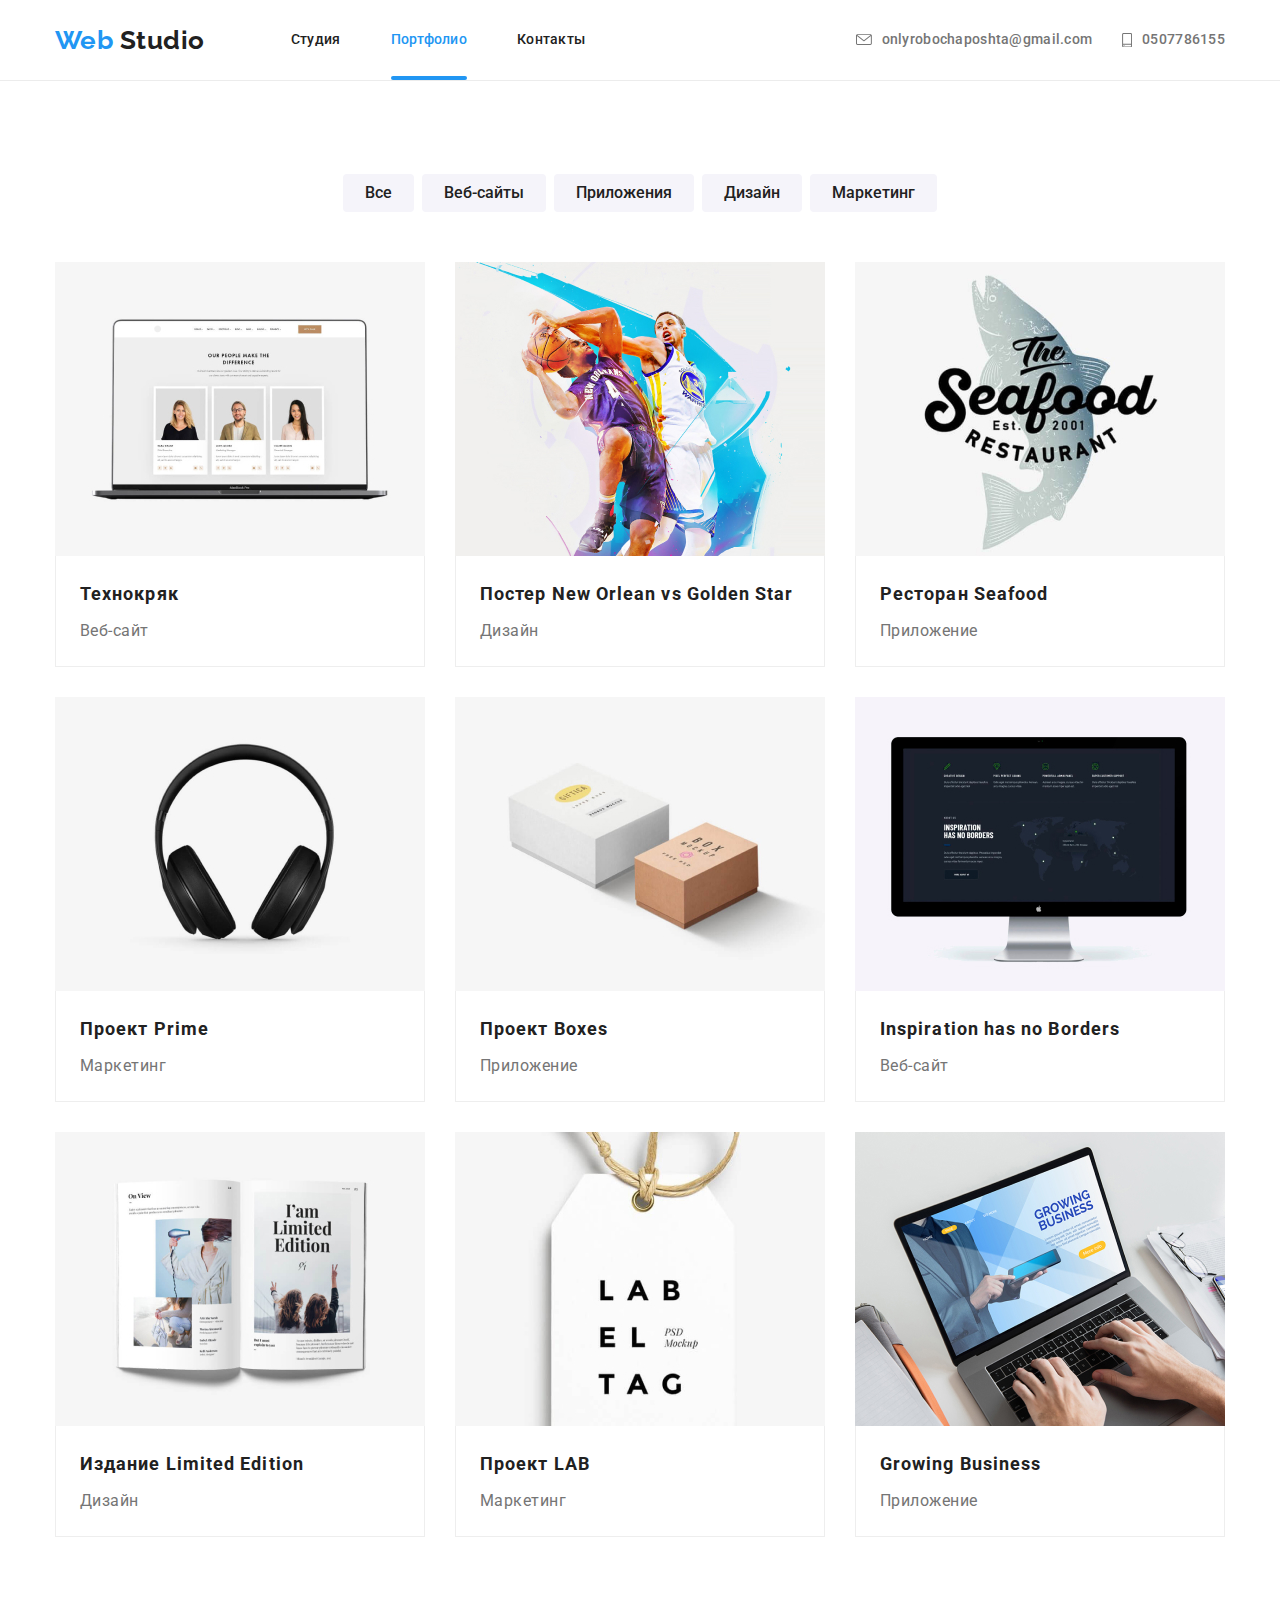
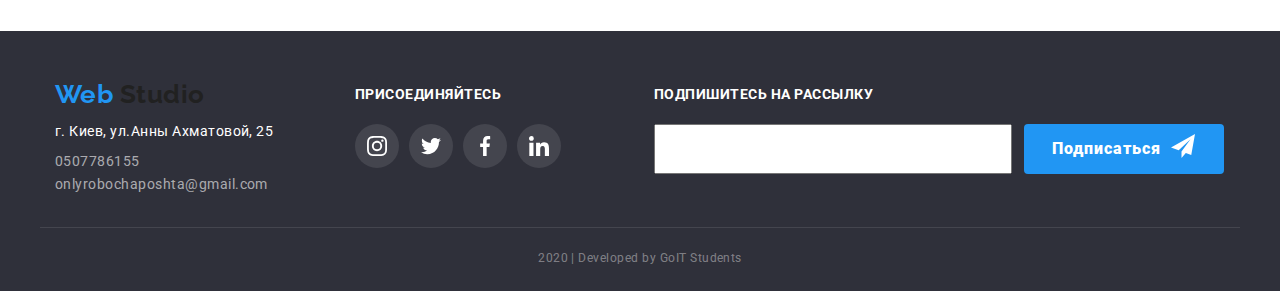
==== portfolio.html @ 30bb51c0 "create modal window" ====
<!DOCTYPE html>
<html lang="ru">
  <head>
    <meta charset="UTF-8" />
    <meta name="viewport" content="width=device-width, initial-scale=1.0" />
    <title>Мой ДЗ</title>
    <link
      href="https://fonts.googleapis.com/css2?family=Raleway:wght@700&family=Roboto:wght@400;500;700;900&display=swap"
      rel="stylesheet"
    />
    <link
      rel="stylesheet"
      href="https://cdnjs.cloudflare.com/ajax/libs/modern-normalize/0.6.0/modern-normalize.min.css"
    />
    <link rel="stylesheet" href="./css/style.css" />
  </head>

  <body class="body">
    <header class="header-portfolio">
      <div class="container flex-boxoll flex-boxnav">
        <nav class="flex-boxoll flex-boxnav">
          <a href="./index.html" class="general-a logo">
            <span class="color-logo">Web</span> Studio
          </a>
          <ul class="general-ul nav-list">
            <li class="nav-item">
              <a href="./index.html" class="general-nav general-a">Студия</a>
            </li>
            <li class="nav-item">
              <a
                href="./portfolio.html"
                class="general-nav general-a position current"
                >Портфолио</a
              >
            </li>
            <li class="nav-item">
              <a href="" class="general-nav general-a">Контакты</a>
            </li>
          </ul>
        </nav>
        <ul class="general-ul number-info">
          <li class="list-number">
            <a
              href="mailto:onlyrobochaposhta@gmail.com"
              class="number-nav general-a"
            >
              <svg class="mail-icon">
                <use href="./images/spryte.svg#mail"></use>
              </svg>
              onlyrobochaposhta@gmail.com
            </a>
          </li>
          <li class="list-number">
            <a href="tel:0507786155" class="number-nav general-a"
              ><svg class="phone-icon">
                <use href="./images/spryte.svg#phone"></use>
              </svg>
              0507786155
            </a>
          </li>
        </ul>
      </div>
    </header>
    <main>
      <section>
        <div class="container-portfolio">
          <h1 class="hidden-title">Нашы проекты</h1>
          <ul class="general-ul flex-boxoll button-list">
            <li class="button-m">
              <button type="button" class="button-box">
                <span class="button-text"> Все </span>
              </button>
            </li>
            <li class="button-m">
              <button type="button" class="button-box">Веб-сайты</button>
            </li>
            <li class="button-m">
              <button type="button" class="button-box">Приложения</button>
            </li>
            <li class="button-m">
              <button type="button" class="button-box">Дизайн</button>
            </li>
            <li class="button-m">
              <button type="button" class="button-box">Маркетинг</button>
            </li>
          </ul>
          <ul class="general-ul p-list">
            <li class="flex-li">
              <a href="" class="general-a">
                <div class="position">
                  <img
                    src="./images/img-porfolio.jpg"
                    alt=""
                    width="370"
                    height="294"
                    class="custom-img"
                  />
                  <div class="overlay">
                    <p class="portfolio-text">
                      Технокряк это современная площадка распространения
                      коронавируса. Компании используют эту платформу для
                      цифрового шпионажа и атак на защищённые сервера
                      конкурентов.
                    </p>
                  </div>
                </div>

                <div class="portfolio-card">
                  <h2 class="portfolio-h">Технокряк</h2>
                  <p class="portfolio-pone">Веб-сайт</p>
                </div>
              </a>
            </li>
            <li class="flex-li">
              <a href="" class="general-a">
                <div class="position">
                  <img
                    src="./images/img-porfolio2.jpg"
                    alt=""
                    width="370"
                    height="294"
                    class="custom-img"
                  />
                  <div class="overlay">
                    <p class="portfolio-text">
                      Технокряк это современная площадка распространения
                      коронавируса. Компании используют эту платформу для
                      цифрового шпионажа и атак на защищённые сервера
                      конкурентов.
                    </p>
                  </div>
                </div>
                <div class="portfolio-card">
                  <h2 class="portfolio-h">Постер New Orlean vs Golden Star</h2>
                  <p class="portfolio-pone">Дизайн</p>
                </div>
              </a>
            </li>
            <li class="flex-li">
              <a href="" class="general-a">
                <div class="position">
                  <img
                    src="./images/img-porfolio3.jpg"
                    alt=""
                    width="370"
                    height="294"
                    class="custom-img"
                  />
                  <div class="overlay">
                    <p class="portfolio-text">
                      Технокряк это современная площадка распространения
                      коронавируса. Компании используют эту платформу для
                      цифрового шпионажа и атак на защищённые сервера
                      конкурентов.
                    </p>
                  </div>
                </div>
                <div class="portfolio-card">
                  <h2 class="portfolio-h">Ресторан Seafood</h2>
                  <p class="portfolio-pone">Приложение</p>
                </div>
              </a>
            </li>
            <li class="flex-li">
              <a href="" class="general-a">
                <div class="position">
                  <img
                    src="./images/img-porfolio4.jpg"
                    alt=""
                    width="370"
                    height="294"
                    class="custom-img"
                  />
                  <div class="overlay">
                    <p class="portfolio-text">
                      Технокряк это современная площадка распространения
                      коронавируса. Компании используют эту платформу для
                      цифрового шпионажа и атак на защищённые сервера
                      конкурентов.
                    </p>
                  </div>
                </div>
                <div class="portfolio-card">
                  <h2 class="portfolio-h">Проект Prime</h2>
                  <p class="portfolio-pone">Маркетинг</p>
                </div>
              </a>
            </li>
            <li class="flex-li">
              <a href="" class="general-a">
                <div class="position">
                  <img
                    src="./images/img-porfolio5.jpg"
                    alt=""
                    width="370"
                    height="294"
                    class="custom-img"
                  />
                  <div class="overlay">
                    <p class="portfolio-text">
                      Технокряк это современная площадка распространения
                      коронавируса. Компании используют эту платформу для
                      цифрового шпионажа и атак на защищённые сервера
                      конкурентов.
                    </p>
                  </div>
                </div>
                <div class="portfolio-card">
                  <h2 class="portfolio-h">Проект Boxes</h2>
                  <p class="portfolio-pone">Приложение</p>
                </div>
              </a>
            </li>
            <li class="flex-li">
              <a href="" class="general-a">
                <div class="position">
                  <img
                    src="./images/img-porfolio6.jpg"
                    alt=""
                    width="370"
                    height="294"
                    class="custom-img"
                  />
                  <div class="overlay">
                    <p class="portfolio-text">
                      Технокряк это современная площадка распространения
                      коронавируса. Компании используют эту платформу для
                      цифрового шпионажа и атак на защищённые сервера
                      конкурентов.
                    </p>
                  </div>
                </div>
                <div class="portfolio-card">
                  <h2 class="portfolio-h">Inspiration has no Borders</h2>
                  <p class="portfolio-pone">Веб-сайт</p>
                </div>
              </a>
            </li>
            <li class="flex-li">
              <a href="" class="general-a">
                <div class="position">
                  <img
                    src="./images/img-porfolio7.jpg"
                    alt=""
                    width="370"
                    height="294"
                    class="custom-img"
                  />
                  <div class="overlay">
                    <p class="portfolio-text">
                      Технокряк это современная площадка распространения
                      коронавируса. Компании используют эту платформу для
                      цифрового шпионажа и атак на защищённые сервера
                      конкурентов.
                    </p>
                  </div>
                </div>
                <div class="portfolio-card">
                  <h2 class="portfolio-h">Издание Limited Edition</h2>
                  <p class="portfolio-pone">Дизайн</p>
                </div>
              </a>
            </li>
            <li class="flex-li">
              <a href="" class="general-a">
                <div class="position">
                  <img
                    src="./images/img-porfolio8.jpg"
                    alt=""
                    width="370"
                    height="294"
                    class="custom-img"
                  />
                  <div class="overlay">
                    <p class="portfolio-text">
                      Технокряк это современная площадка распространения
                      коронавируса. Компании используют эту платформу для
                      цифрового шпионажа и атак на защищённые сервера
                      конкурентов.
                    </p>
                  </div>
                </div>
                <div class="portfolio-card">
                  <h2 class="portfolio-h">Проект LAB</h2>
                  <p class="portfolio-pone">Маркетинг</p>
                </div>
              </a>
            </li>
            <li class="flex-li">
              <a href="" class="general-a">
                <div class="position">
                  <img src="./images/img1.jpg" alt="" class="custom-img" />
                  <div class="overlay">
                    <p class="portfolio-text">
                      Технокряк это современная площадка распространения
                      коронавируса. Компании используют эту платформу для
                      цифрового шпионажа и атак на защищённые сервера
                      конкурентов.
                    </p>
                  </div>
                </div>
                <div class="portfolio-card">
                  <h2 class="portfolio-h">Growing Business</h2>
                  <p class="portfolio-pone">Приложение</p>
                </div>
              </a>
            </li>
          </ul>
        </div>
      </section>
    </main>
    <footer class="bg-footer">
      <div class="container flex-footer">
        <div class="adrfooter-div">
          <a href="./index.html" class="general-a logo">
            <span class="color-logo">Web</span> Studio</a
          >
          <address class="general-address">
            <p class="street">г. Киев, ул.Анны Ахматовой, 25</p>
            <ul class="general-ul address-ul">
              <li>
                <a href="tel:0507786155" class="general-a number-footer"
                  >0507786155</a
                >
              </li>
              <li>
                <a
                  href="mailto:onlyrobochaposhta@gmail.com"
                  class="general-a number-footer"
                >
                  onlyrobochaposhta@gmail.com
                </a>
              </li>
            </ul>
          </address>
        </div>
        <div class="footer-m">
          <h2 class="footer-heading">присоединяйтесь</h2>
          <ul class="general-ul general-flex">
            <li class="item">
              <a href="" class="general-a fsocial-box">
                <svg class="instagram-two">
                  <use href="./images/spryte.svg#instagram-2"></use>
                </svg>
              </a>
            </li>
            <li class="item">
              <a href="" class="general-a fsocial-box">
                <svg class="twitter-two">
                  <use href="./images/spryte.svg#twitter-2"></use>
                </svg>
              </a>
            </li>
            <li class="item">
              <a href="" class="general-a fsocial-box">
                <svg class="facebook-two">
                  <use href="./images/spryte.svg#facebook-2"></use>
                </svg>
              </a>
            </li>
            <li class="item">
              <a href="" class="general-a fsocial-box">
                <svg class="linkedin-two">
                  <use href="./images/spryte.svg#linkedin-2"></use>
                </svg>
              </a>
            </li>
          </ul>
        </div>
        <div class="ssfooter-div">
          <h2 class="footer-heading">Подпишитесь на рассылку</h2>
          <div class="flex-sub">
            <input type="text" name="Email" class="input" />
            <a href="" class="general-a footerbtn-text i">Подписаться</a>
          </div>
        </div>
      </div>
      <p class="copyright">2020 | Developed by GoIT Students</p>
    </footer>
  </body>
</html>
---- css/style.css ----
/* osnovnoy podsvrtka /bg-a-o-nas2 #2196F3 */
/*  osnovnoy bez podsvrtka  #757575 */
/* osn #212121 */
/* #FFFFFF */
/* bg-a-o-nas1 #F5F4FA */
/* фоон #FFFFFF */
/* другий фон #F5F4FA */
/* задний фон футра  #2F303A */
:root {
  --bg-white-text: rgba(148, 148, 148, 0.103);
  --primary-text-color: #212121;
  --acent-text-color: #2196f3;
  --primery-text-white: #ffffff;
  --connection: #757575;
  --bg-none-light: #f5f4fa;
  --footer-number: rgba(255, 255, 255, 0.6);
  --footer-year: rgba(255, 255, 255, 0.4);
  --bg-footer: #2f303a;
  --incogniti-gb-card-portfolio: rgba(33, 150, 243, 0.9);
  --icon-current-color: #afb1b8;
  --modal-bg: rgba(0, 0, 0, 0.2);
}
/* .chec {
  outline: 1px solid tomato;
  background-color: yellowgreen;
}
.chec2 {
  outline: 1px solid black;
  background-color: yellowgreen;
} */
.hidden-title {
  margin: 0;
  display: none;
}
/* general */
body {
  background-color: #fff;
  color: var(--primary-text-color);
  letter-spacing: 0.03em;
  font-family: Roboto, sans-serif;
}

img {
  display: block;
}

.general-a {
  text-decoration: none;
  color: var(--primary-text-color);
}
.general-ul {
  margin: 0;
  padding: 0;
  list-style: none;
}

.btn {
  color: var(--primery-text-white);
  background-color: var(--acent-text-color);

  font-weight: 700;
  font-size: 16px;
  line-height: 1.9;
  letter-spacing: 0.06em;

  display: inline-block;
  border-radius: 4px;
  padding: 10px 32px;
  text-align: center;
  min-width: 200px;
}
.footerbtn-text {
  color: var(--primery-text-white);
  background-color: var(--acent-text-color);

  font-weight: 900;
  font-size: 16px;
  line-height: 1.9;
  letter-spacing: 0.06em;

  display: flex;
  border-radius: 4px;
  padding: 10px 28px;
  text-align: center;
  min-width: 200px;
}

.i::after {
  content: '';
  display: block;
  width: 24px;
  height: 24px;
  background-repeat: no-repeat;
  background-position: center;

  margin-left: 10px;

  background-image: url(../images/icon-send.svg);
}
.container {
  margin: 0 auto;
  width: 1200px;
  padding-left: 15px;
  padding-right: 15px;
}

.link-block {
  display: block;
}

.link-block::before {
  display: block;
  content: '';
  width: 270px;
  height: 120px;
  background-repeat: no-repeat;
  background-position: center;
  background-color: var(--bg-none-light);
  border-radius: 4px;
}
.icon-satellite::before {
  background-image: url(../images/satellite.svg);
}

.icon-clock::before {
  background-image: url(../images/clock.svg);
}

.icon-pc::before {
  background-image: url(../images/pc.svg);
}

.icon-astronaut::before {
  background-image: url(../images/astronaut.svg);
}

.header-portfolio {
  border-bottom-width: 1px;
  border-bottom-style: solid;
  border-bottom-color: #ececec;
}

/* header */
/* nav */

.general-nav {
  color: var(--primary-text-color);

  display: block;

  padding-top: 32px;
  padding-bottom: 32px;

  font-weight: 500;
  font-size: 14px;
  line-height: 1.14;
  letter-spacing: 0.02em;
  outline: none;

  transition: color 250ms cubic-bezier(0.4, 0, 0.2, 1);
}
.number-nav {
  display: flex;
  align-items: center;
  color: var(--connection);

  font-weight: 500;
  font-size: 14px;
  line-height: 1.14;
  letter-spacing: 0.02em;
  outline: none;

  transition: color 250ms cubic-bezier(0.4, 0, 0.2, 1);
}

.phone-icon {
  fill: var(--connection);
  width: 10px;
  height: 14.94px;

  margin-right: 10px;
  transition: fill 250ms cubic-bezier(0.4, 0, 0.2, 1);
}
.mail-icon {
  fill: var(--connection);
  width: 16px;
  height: 11.2px;

  margin-right: 10px;
  transition: fill 250ms cubic-bezier(0.4, 0, 0.2, 1);
}
.general-nav:hover,
.general-nav:focus,
.number-nav:hover,
.number-nav:focus {
  color: var(--acent-text-color);
}

.number-nav:hover .phone-icon {
  fill: var(--acent-text-color);
}
.number-nav:focus .phone-icon {
  fill: var(--acent-text-color);
}
.number-nav:hover .mail-icon {
  fill: var(--acent-text-color);
}
.number-nav:focus .mail-icon {
  fill: var(--acent-text-color);
}
.list-number {
  display: flex;
}
.number-info .list-number:not(:last-child) {
  margin-right: 30px;
}

.number-info {
  margin-left: auto;
}

.current {
  color: var(--acent-text-color);
}
.current::after {
  position: absolute;
  bottom: 0;

  content: '';
  display: block;

  background-color: var(--acent-text-color);

  width: 100%;
  height: 4px;
  border-radius: 2px;
}

/* flex */

.general-ul.nav-list {
  display: flex;
}

.nav-list .nav-item:not(:last-child) {
  margin-right: 50px;
}
.nav-list {
  margin-left: 86px;
}

.number-info {
  display: flex;
}
.flex-boxoll {
  display: flex;
}
.flex-boxnav {
  align-items: center;
}
/* header container */

/* main */
/* general */

/* modal */
.modal {
  position: fixed;
  top: 0;
  left: 0;
  width: 100%;
  height: 100%;

  background-color: var(--modal-bg);

  padding-top: 40px;
  padding-bottom: 40px;
}
.modal-form {
  position: absolute;
  top: 50%;
  left: 50%;
  transform: translate(-50%, -50%);

  background-color: var(--primery-text-white);

  width: 528px;
  height: 581px;
  margin: 0 auto;
}
.modal-p {
  margin-top: 0px;
}
/* end css modal */

.hero {
  background-image: linear-gradient(
      to right,
      rgba(47, 48, 58, 0.8),
      rgba(47, 48, 58, 0.8)
    ),
    url(../images/header.jpg);
  max-width: 1600px;
  text-align: center;

  margin-left: auto;
  margin-right: auto;
}

.hero-container {
  margin: 0 auto;

  width: 1200px;
  height: 600px;

  padding-top: 200px;
  padding-bottom: 200px;
}
.title-general {
  color: var(--primery-text-white);

  margin-top: 0;
  margin-bottom: 38px;
  margin-left: auto;
  margin-right: auto;

  width: 646px;

  font-weight: 900;
  font-size: 44px;
  line-height: 1.4;
  text-transform: uppercase;

  letter-spacing: 0.06em;
}

.title-h {
  margin-top: 0px;
  margin-bottom: 50px;

  font-weight: 700;
  font-size: 36px;
  line-height: 1.17;
  text-align: center;
}
.title-text {
  height: 16px;
  margin-top: 30px;
  margin-bottom: 0px;

  font-weight: 700;
  font-size: 14px;
  line-height: 1.14;
  text-transform: uppercase;
}
.paragraph-text {
  color: var(--connection);

  height: 75px;

  margin-top: 10px;
  margin-bottom: 0px;

  font-weight: 400;
  font-size: 14px;
  line-height: 1.714;
}

/* O nas */

.section-one .container {
  padding-top: 94px;
  padding-bottom: 94px;
  border-bottom: 1px solid #ececec;
}

.about-us {
  width: calc((100% - 90px) / 4);
  margin-right: 30px;
}
.about-us:nth-child(4n) {
  margin-right: 0px;
}

/* flex */
.general-flex {
  display: flex;
}

/* What are we doing */
.section-two .container {
  padding-top: 94px;
  padding-bottom: 94px;
}
.text-work {
  position: absolute;
  bottom: 0;
  right: 0;

  color: var(--primery-text-white);
  background: rgba(47, 48, 58, 0.8);

  width: 370px;
  height: 70px;

  margin-top: 0px;
  margin-bottom: 0px;
  padding-top: 27px;

  font-weight: 700;
  font-size: 14px;
  line-height: 1.14;
  text-align: center;
  text-transform: uppercase;
}

.work-card {
  background: var(--primery-text-white);
  height: 422px;

  padding-bottom: 24px;

  border-radius: 4px;
  box-shadow: 0px 2px 1px rgba(0, 0, 0, 0.2), 0px 1px 1px rgba(0, 0, 0, 0.14),
    0px 1px 3px rgba(0, 0, 0, 0.12);
}
.work-calc {
  width: calc((100% - 60px) / 3);
  margin-right: 30px;
}
.work-calc:nth-child(3n) {
  margin-right: 0px;
}

.section-three {
  background-color: var(--bg-none-light);
}
.section-three .container {
  padding-bottom: 94px;
  padding-top: 94px;
}

.position {
  position: relative;
}

/* our team */
.name-people {
  margin-top: 30px;
  margin-bottom: 0px;

  font-weight: 500;
  font-size: 16px;
  line-height: 1.18;
  text-align: center;
}
.team-calc {
  width: calc((100% - 90px) / 4);
  margin-right: 30px;
}
.team-calc:nth-child(4n) {
  margin-right: 0px;
}
.work-people {
  color: var(--connection);

  margin-top: 10px;
  margin-bottom: 0px;

  font-weight: 400;
  font-size: 16px;
  line-height: 1.18;
  text-align: center;
}

.social-network {
  margin-top: 16px;

  display: flex;
  justify-content: center;
}
.section {
  background-color: var(--bg-none-light);
}
.social-box {
  display: flex;
  align-items: center;
  background-color: var(--primery-text-white);
  width: 44px;
  height: 44px;
  border-radius: 50%;
  outline: none;
  transition: background-color 250ms cubic-bezier(0.4, 0, 0.2, 1);
}

.instagram {
  fill: var(--icon-current-color);
  width: 20px;
  height: 20px;
  margin-left: auto;
  margin-right: auto;

  transition: fill 250ms cubic-bezier(0.4, 0, 0.2, 1);
}
.twitter {
  fill: var(--icon-current-color);
  width: 20px;
  height: 20px;
  margin-left: auto;
  margin-right: auto;

  transition: fill 250ms cubic-bezier(0.4, 0, 0.2, 1);
}
.facebook {
  fill: var(--icon-current-color);
  width: 20px;
  height: 20px;
  margin-left: auto;
  margin-right: auto;

  transition: fill 250ms cubic-bezier(0.4, 0, 0.2, 1);
}
.linkedin {
  fill: var(--icon-current-color);
  width: 20px;
  height: 20px;
  margin-left: auto;
  margin-right: auto;

  transition: fill 250ms cubic-bezier(0.4, 0, 0.2, 1);
}
.social-box:hover,
.social-box:focus {
  background-color: var(--acent-text-color);
}

.social-box:hover .instagram,
.social-box:focus .instagram {
  fill: var(--primery-text-white);
}
.social-box:hover .twitter,
.social-box:focus .twitter {
  fill: var(--primery-text-white);
}
.social-box:hover .facebook,
.social-box:focus .facebook {
  fill: var(--primery-text-white);
}

.social-box:hover .linkedin,
.social-box:focus .linkedin {
  fill: var(--primery-text-white);
}

/* Company  */
.section-four .container {
  padding-top: 94px;
  padding-bottom: 94px;
}
.company-border {
  display: flex;
  align-items: center;

  width: 170px;
  height: 90px;

  border: 1px solid #afb1b8;
  outline: none;
  border-radius: 4px;

  transition: border 250ms cubic-bezier(0.4, 0, 0.2, 1);
}

.company-border:hover,
.company-border:focus {
  border-color: var(--acent-text-color);
}
.company-border:hover .logo-one,
.company-border:focus .logo-one {
  fill: var(--acent-text-color);
}
.company-border:hover .logo-two,
.company-border:focus .logo-two {
  fill: var(--acent-text-color);
}
.company-border:hover .logo-three,
.company-border:focus .logo-three {
  fill: var(--acent-text-color);
}
.company-border:hover .logo-four,
.company-border:focus .logo-four {
  fill: var(--acent-text-color);
}
.company-border:hover .logo-five,
.company-border:focus .logo-five {
  fill: var(--acent-text-color);
}
.company-border:hover .logo-six,
.company-border:focus .logo-six {
  fill: var(--acent-text-color);
}

.logo-one {
  fill: var(--icon-current-color);
  width: 44.27px;
  height: 49.23px;

  margin-right: auto;
  margin-left: auto;

  transition: fill 250ms cubic-bezier(0.4, 0, 0.2, 1);
}
.logo-two {
  fill: var(--icon-current-color);

  width: 40px;
  height: 52px;

  margin-right: auto;
  margin-left: auto;

  transition: fill 250ms cubic-bezier(0.4, 0, 0.2, 1);
}
.logo-three {
  fill: var(--icon-current-color);

  width: 41px;
  height: 42.6px;

  margin-right: auto;
  margin-left: auto;

  transition: fill 250ms cubic-bezier(0.4, 0, 0.2, 1);
}
.logo-four {
  fill: var(--icon-current-color);

  width: 79.66px;
  height: 42.02px;

  margin-right: auto;
  margin-left: auto;

  transition: fill 250ms cubic-bezier(0.4, 0, 0.2, 1);
}
.logo-five {
  fill: var(--icon-current-color);

  width: 59px;
  height: 47px;

  margin-right: auto;
  margin-left: auto;

  transition: fill 250ms cubic-bezier(0.4, 0, 0.2, 1);
}
.logo-six {
  fill: var(--icon-current-color);

  width: 88.48px;
  height: 45.44px;

  margin-right: auto;
  margin-left: auto;

  transition: fill 250ms cubic-bezier(0.4, 0, 0.2, 1);
}

.company {
  display: flex;
  justify-content: center;
}
.item-company {
  width: calc((100% - 150px) / 6);
  margin-right: 30px;
}
.item-company:nth-child(6n) {
  margin-right: 0px;
}
.social-network .item:not(:last-child) {
  margin-right: 10px;
}
/* logo */
.logo {
  color: var(--primary-text-color);
  font-family: Raleway;
  font-weight: 700;
  font-size: 26px;
  line-height: 1.19;
}
.color-logo {
  color: var(--acent-text-color);
}

/* footer */

.bg-footer {
  background-color: var(--bg-footer);
}

.general-address {
  font-style: normal;

  width: 231px;

  margin-right: 69px;
}

.footer-m .footer-heading {
  width: 145px;
  height: 16px;
}

.footer-heading {
  color: var(--primery-text-white);
  margin-top: 0px;
  margin-bottom: 21px;

  margin-right: 0px;

  font-weight: 700;
  font-size: 14px;
  line-height: 1.14;
  text-transform: uppercase;
}
.number-footer {
  color: var(--footer-number);

  font-weight: normal;
  font-size: 14px;
  line-height: 1.71;
}

.street {
  color: var(--primery-text-white);

  width: 231px;
  height: 21px;

  margin-top: 10px;
  margin-bottom: 0px;

  font-weight: 400;
  font-size: 14px;
  line-height: 1.71;
}
.fsocial-box {
  display: flex;
  align-items: center;

  background-color: rgba(255, 255, 255, 0.1);
  width: 44px;
  height: 44px;

  border-radius: 50%;
  outline: none;

  transition: background-color 250ms cubic-bezier(0.4, 0, 0.2, 1);
}
.fsocial-box:hover,
.fsocial-box:focus {
  background-color: var(--acent-text-color);
}

.instagram-two {
  fill: currentColor;

  width: 20px;
  height: 20px;

  margin-left: auto;
  margin-right: auto;
}
.twitter-two {
  fill: currentColor;

  width: 20px;
  height: 20px;

  margin-left: auto;
  margin-right: auto;
}
.facebook-two {
  fill: currentColor;

  width: 20px;
  height: 20px;

  margin-left: auto;
  margin-right: auto;
}
.linkedin-two {
  fill: currentColor;

  width: 20px;
  height: 20px;

  margin-left: auto;
  margin-right: auto;
}

.copyright {
  color: var(--footer-year);
  margin-top: 0px;
  margin-bottom: 0px;
  padding-top: 18px;
  padding-bottom: 21px;

  font-weight: 400;
  font-size: 12px;
  line-height: 2;
  text-align: center;
}

.input {
  margin-right: 12px;
  width: 358px;
  height: 50px;
}

.adrfooter-div {
  margin-top: 48px;
}

.ssfooter-div {
  margin-top: 56px;
}
.address-ul {
  width: 231px;
  height: 21px;

  margin-top: 9px;
  margin-bottom: 28px;
}

.footer-m {
  width: 206px;
  height: 81px;

  margin-top: 56px;
  margin-right: 93px;
}
.bg-footer .container {
  padding-bottom: 28px;
  border-bottom: 1px solid rgba(255, 255, 255, 0.1);
}

.flex-footer {
  display: flex;
}

.general-flex .item:not(:last-child) {
  margin-right: 10px;
}

.flex-sub {
  display: flex;
}
/* portfolio */

/* main */
/* кнопки */

.container-portfolio {
  margin-top: 93px;
  margin-bottom: 94px;
  margin-left: auto;
  margin-right: auto;
  width: 1200px;
  padding-left: 15px;
  padding-right: 15px;
}
.button-list {
  margin-bottom: 50px;
  justify-content: center;
}

.button-box {
  color: var(--primary-text-color);
  background-color: var(--bg-none-light);

  padding: 6px 22px;
  border: none;
  border-radius: 4px;

  font-family: Roboto;
  font-weight: 500;
  font-size: 16px;
  line-height: 1.62;

  box-shadow: none;
  outline: none;
  transition: background-color 250ms cubic-bezier(0.4, 0, 0.2, 1),
    color 250ms cubic-bezier(0.4, 0, 0.2, 1),
    box-shadow 250ms cubic-bezier(0.4, 0, 0.2, 1);
}
.button-m:not(:last-child) {
  margin-right: 8px;
}

.button-box:hover,
.button-box:focus {
  background-color: var(--acent-text-color);
  color: var(--primery-text-white);
  box-shadow: 0px 2px 2px rgba(0, 0, 0, 0.12), 0px 1px 2px rgba(0, 0, 0, 0.08),
    0px 3px 1px rgba(0, 0, 0, 0.1);
}
/* список работ */

.portfolio-h {
  color: var(--primary-text-color);

  width: 322px;

  margin-top: 0px;
  margin-bottom: 0px;

  font-weight: 700;
  font-size: 18px;
  line-height: 2;
  letter-spacing: 0.06em;
}
.portfolio-pone {
  color: var(--connection);

  width: 322px;
  margin-left: 0px;
  margin-right: 0px;
  margin-top: 4px;
  margin-bottom: 0px;

  font-weight: 400;
  font-size: 16px;
  line-height: 1.87;
}
.portfolio-text {
  position: absolute;
  top: 50%;
  left: 50%;
  transform: translate(-50%, -50%);
  color: var(--primery-text-white);

  width: 322px;

  margin-top: 0px;
  margin-bottom: 0px;

  font-weight: 400;
  font-size: 18px;
  line-height: 1.56;
}

.overlay {
  position: absolute;
  top: 0;
  left: 0;

  background-color: rgba(33, 150, 243, 0.9);
  width: 100%;
  height: 100%;

  transform: translateY(100%);
  transition: transform 250ms cubic-bezier(0.4, 0, 0.2, 1);
}
.position {
  overflow: hidden;
}
.general-a:hover .overlay,
.general-a:focus .overlay {
  transform: translateY(0);
}

.p-list {
  display: flex;
  flex-wrap: wrap;
}
.portfolio-card {
  padding-left: 24px;
  padding-right: 24px;
  padding-top: 20px;
  padding-bottom: 20px;

  /* Установит стили правой рамки */
  border-right-width: 1px;
  border-right-style: solid;
  border-right-color: #eeeeee;

  /* Установит стили нинжней рамки */
  border-bottom-width: 1px;
  border-bottom-style: solid;
  border-bottom-color: #eeeeee;

  /* Установит стили левой рамки */
  border-left-width: 1px;
  border-left-style: solid;
  border-left-color: #eeeeee;
}

.flex-li {
  width: calc((100% - 60px) / 3);
  margin-right: 30px;
  margin-bottom: 30px;
}
.flex-li:nth-child(3n) {
  margin-right: 0px;
}
.flex-li:nth-last-child(-n + 3) {
  margin-bottom: 0px;
}
.flex-li .general-a {
  display: block;
  outline: none;
  box-shadow: none;
  transition: box-shadow 250ms cubic-bezier(0.4, 0, 0.2, 1);
}

.flex-li .general-a:hover,
.flex-li .general-a:focus {
  box-shadow: 1px 4px 6px rgba(0, 0, 0, 0.16), 0px 4px 4px rgba(0, 0, 0, 0.06),
    0px 1px 1px rgba(0, 0, 0, 0.12);
}
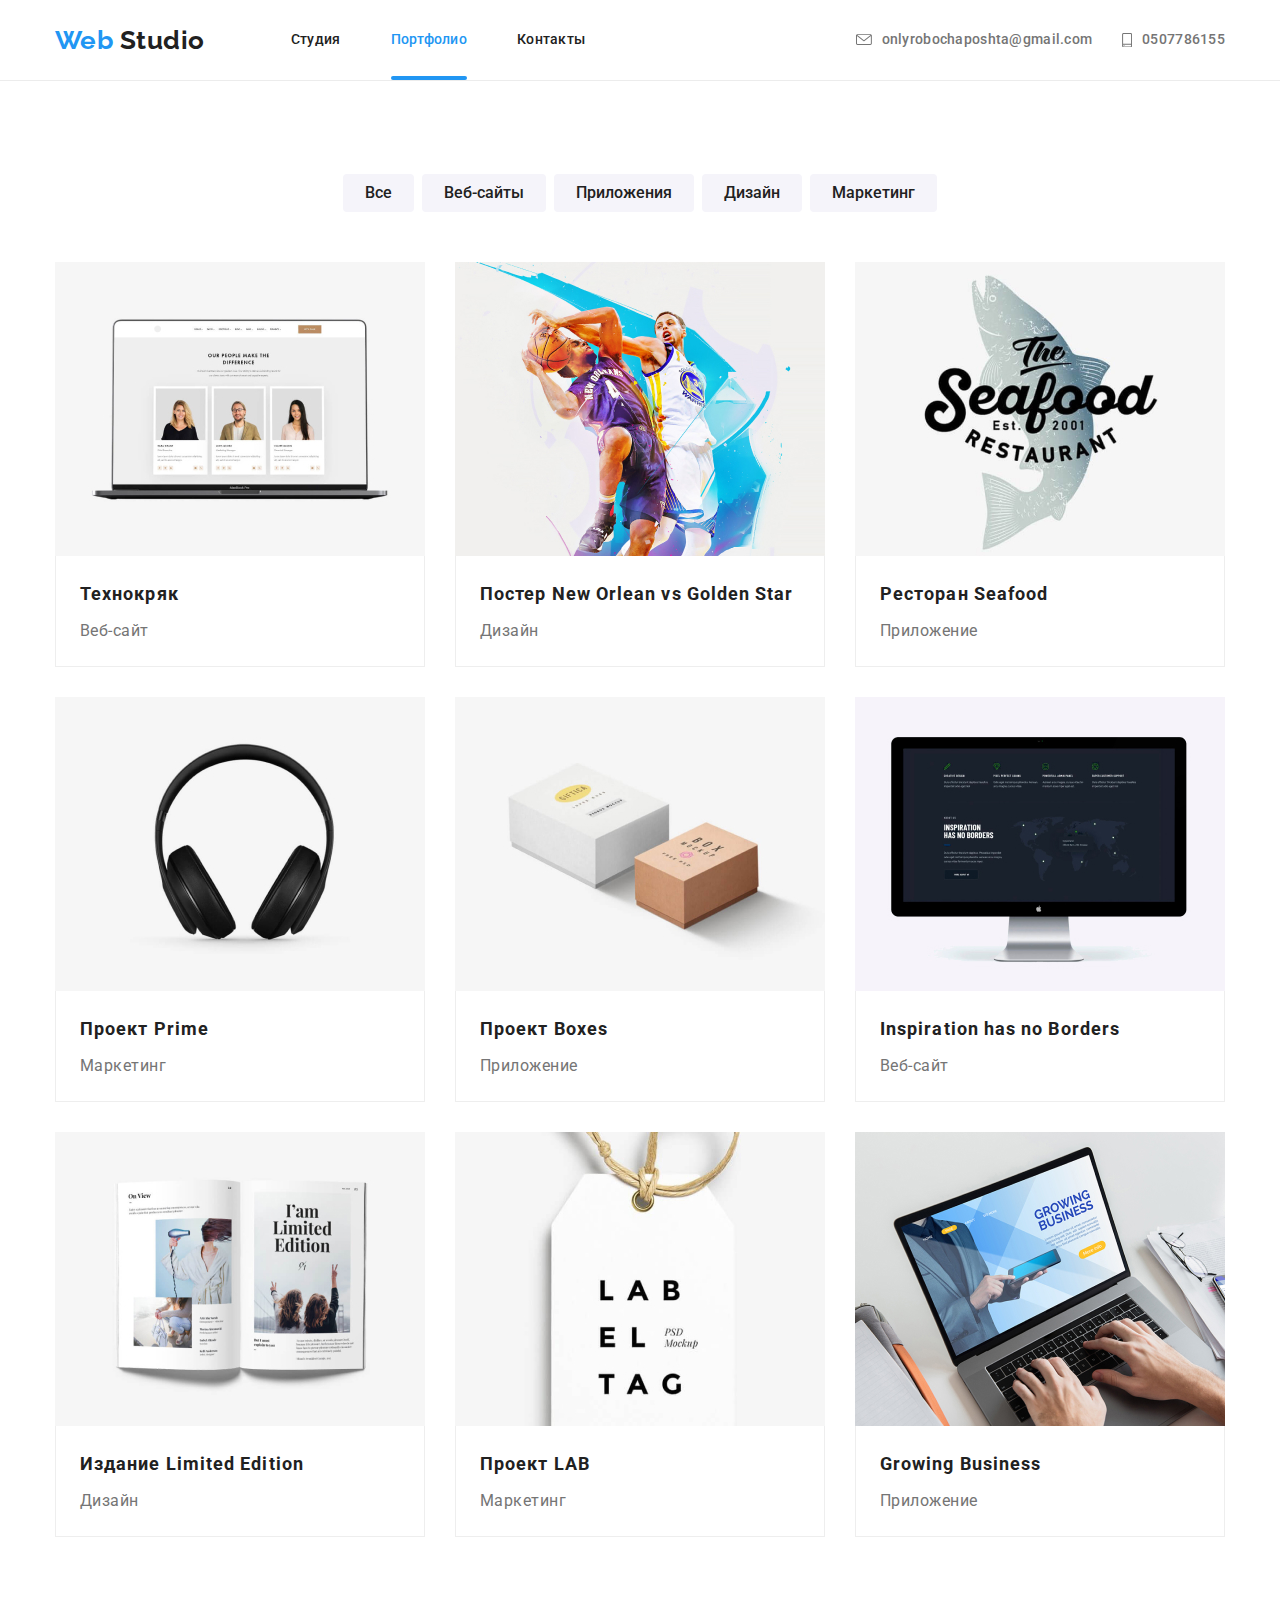
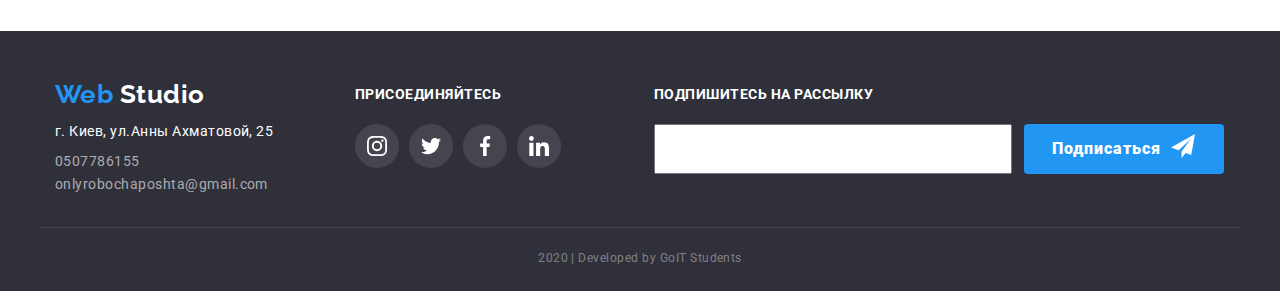
==== commit fe46bd46: "css redid on the scss and marked out 90% modalka" ====
--- a/portfolio.html
+++ b/portfolio.html
@@ -12,7 +12,7 @@
       rel="stylesheet"
       href="https://cdnjs.cloudflare.com/ajax/libs/modern-normalize/0.6.0/modern-normalize.min.css"
     />
-    <link rel="stylesheet" href="./css/style.css" />
+    <link rel="stylesheet" href="./css/mine.min.css" />
   </head>
 
   <body class="body">
--- a/css/mine.min.css
+++ b/css/mine.min.css
@@ -0,0 +1,2 @@
+.icon-satellite::before{background-image:url("../../images/satellite.svg")}.icon-clock::before{background-image:url("../../images/clock.svg")}.icon-pc::before{background-image:url("../../images/pc.svg")}.icon-astronaut::before{background-image:url("../../images/astronaut.svg")}.hidden-title{margin:0;display:none}body{background-color:#fff;color:#212121;letter-spacing:0.03em;font-family:Roboto, sans-serif}img{display:block}.general-a{text-decoration:none;color:#212121}.general-ul{margin:0;padding:0;list-style:none}.btn{color:#fff;background-color:#2196f3;font-weight:700;font-size:16px;line-height:1.9;letter-spacing:0.06em;display:inline-block;border-radius:4px;padding:10px 32px;text-align:center;min-width:200px}.footerbtn-text{color:#fff;background-color:#2196f3;font-weight:900;font-size:16px;line-height:1.9;letter-spacing:0.06em;display:-webkit-box;display:-ms-flexbox;display:flex;border-radius:4px;padding:10px 28px;text-align:center;min-width:200px}.i::after{content:'';display:block;width:24px;height:24px;background-repeat:no-repeat;background-position:center;margin-left:10px;background-image:url(../images/icon-send.svg)}.container{margin:0 auto;width:1200px;padding-left:15px;padding-right:15px}.link-block{display:block}.link-block::before{display:block;content:'';width:270px;height:120px;background-repeat:no-repeat;background-position:center;background-color:#f5f4fa;border-radius:4px}.header-portfolio{border-bottom-width:1px;border-bottom-style:solid;border-bottom-color:#ececec}.general-nav{color:#212121;display:block;padding-top:32px;padding-bottom:32px;font-weight:500;font-size:14px;line-height:1.14;letter-spacing:0.02em;outline:none;-webkit-transition:color 250ms cubic-bezier(0.4, 0, 0.2, 1);transition:color 250ms cubic-bezier(0.4, 0, 0.2, 1)}.number-nav{display:-webkit-box;display:-ms-flexbox;display:flex;-webkit-box-align:center;-ms-flex-align:center;align-items:center;color:#757575;font-weight:500;font-size:14px;line-height:1.14;letter-spacing:0.02em;outline:none;-webkit-transition:color 250ms cubic-bezier(0.4, 0, 0.2, 1);transition:color 250ms cubic-bezier(0.4, 0, 0.2, 1)}.phone-icon{fill:#757575;width:10px;height:14.94px;margin-right:10px;-webkit-transition:fill 250ms cubic-bezier(0.4, 0, 0.2, 1);transition:fill 250ms cubic-bezier(0.4, 0, 0.2, 1)}.mail-icon{fill:#757575;width:16px;height:11.2px;margin-right:10px;-webkit-transition:fill 250ms cubic-bezier(0.4, 0, 0.2, 1);transition:fill 250ms cubic-bezier(0.4, 0, 0.2, 1)}.general-nav:hover,.general-nav:focus,.number-nav:hover,.number-nav:focus{color:#2196f3}.number-nav:hover .phone-icon{fill:#2196f3}.number-nav:focus .phone-icon{fill:#2196f3}.number-nav:hover .mail-icon{fill:#2196f3}.number-nav:focus .mail-icon{fill:#2196f3}.list-number{display:-webkit-box;display:-ms-flexbox;display:flex}.number-info .list-number:not(:last-child){margin-right:30px}.number-info{margin-left:auto}.current{color:#2196f3}.current::after{position:absolute;bottom:0;content:'';display:block;background-color:#2196f3;width:100%;height:4px;border-radius:2px}.general-ul.nav-list{display:-webkit-box;display:-ms-flexbox;display:flex}.nav-list .nav-item:not(:last-child){margin-right:50px}.nav-list{margin-left:86px}.number-info{display:-webkit-box;display:-ms-flexbox;display:flex}.flex-boxoll{display:-webkit-box;display:-ms-flexbox;display:flex}.flex-boxnav{-webkit-box-align:center;-ms-flex-align:center;align-items:center}.modal{position:fixed;top:0;left:0;width:100%;height:100%;background-color:rgba(0,0,0,0.2)}.modal-form{position:absolute;top:50%;left:50%;-webkit-transform:translate(-50%, -50%);transform:translate(-50%, -50%);background-color:#fff;padding:40px 40px;width:528px;height:581px;margin:0 auto}.modal-p{margin-top:0px;margin-bottom:30px;font-weight:700;font-size:20px;line-height:1.15;text-align:center}.input-modal{width:448px;height:40px;padding:12px 42px;border:1px solid rgba(33,33,33,0.2);border-radius:4px;display:inline-block;outline:none}.input-modal:focus{border:1px solid #2196f3;border-radius:4px}.input-textarea{width:448px;height:120px;border:1px solid rgba(33,33,33,0.2);border-radius:4px;resize:none;outline:none}.input-textarea:focus{border:1px solid #2196f3;border-radius:4px}.policy{display:inline-block;color:#757575;font-weight:400;font-size:14px;line-height:1.71;margin-bottom:30px}.btn-modal{display:inline-block;margin:0 auto;padding:10px 55px;background:#2196f3;color:#fff;-webkit-box-shadow:0px 4px 4px rgba(0,0,0,0.15);box-shadow:0px 4px 4px rgba(0,0,0,0.15);border:none;border-radius:4px;font-weight:700;font-size:16px;line-height:1.87;letter-spacing:0.06em}.form-input{position:relative;margin-bottom:28px}.form-inputcom{position:relative;margin-bottom:20px}.text-formcom{position:absolute;top:3px;left:3px;display:inline-block;color:#757575;font-weight:400;font-size:14px;line-height:1.14;letter-spacing:0.01em;-webkit-transition:color 250ms cubic-bezier(0.4, 0, 0.2, 1),line-height 250ms cubic-bezier(0.4, 0, 0.2, 1),font-size 250ms cubic-bezier(0.4, 0, 0.2, 1),-webkit-transform 250ms cubic-bezier(0.4, 0, 0.2, 1);transition:color 250ms cubic-bezier(0.4, 0, 0.2, 1),line-height 250ms cubic-bezier(0.4, 0, 0.2, 1),font-size 250ms cubic-bezier(0.4, 0, 0.2, 1),-webkit-transform 250ms cubic-bezier(0.4, 0, 0.2, 1);transition:transform 250ms cubic-bezier(0.4, 0, 0.2, 1),color 250ms cubic-bezier(0.4, 0, 0.2, 1),line-height 250ms cubic-bezier(0.4, 0, 0.2, 1),font-size 250ms cubic-bezier(0.4, 0, 0.2, 1);transition:transform 250ms cubic-bezier(0.4, 0, 0.2, 1),color 250ms cubic-bezier(0.4, 0, 0.2, 1),line-height 250ms cubic-bezier(0.4, 0, 0.2, 1),font-size 250ms cubic-bezier(0.4, 0, 0.2, 1),-webkit-transform 250ms cubic-bezier(0.4, 0, 0.2, 1)}.text-form{position:absolute;top:50%;left:42px;display:inline-block;color:#757575;font-weight:400;font-size:14px;line-height:1.14;letter-spacing:0.01em;-webkit-transform:translateY(-50%);transform:translateY(-50%);-webkit-transition:color 250ms cubic-bezier(0.4, 0, 0.2, 1),line-height 250ms cubic-bezier(0.4, 0, 0.2, 1),font-size 250ms cubic-bezier(0.4, 0, 0.2, 1),-webkit-transform 250ms cubic-bezier(0.4, 0, 0.2, 1);transition:color 250ms cubic-bezier(0.4, 0, 0.2, 1),line-height 250ms cubic-bezier(0.4, 0, 0.2, 1),font-size 250ms cubic-bezier(0.4, 0, 0.2, 1),-webkit-transform 250ms cubic-bezier(0.4, 0, 0.2, 1);transition:transform 250ms cubic-bezier(0.4, 0, 0.2, 1),color 250ms cubic-bezier(0.4, 0, 0.2, 1),line-height 250ms cubic-bezier(0.4, 0, 0.2, 1),font-size 250ms cubic-bezier(0.4, 0, 0.2, 1);transition:transform 250ms cubic-bezier(0.4, 0, 0.2, 1),color 250ms cubic-bezier(0.4, 0, 0.2, 1),line-height 250ms cubic-bezier(0.4, 0, 0.2, 1),font-size 250ms cubic-bezier(0.4, 0, 0.2, 1),-webkit-transform 250ms cubic-bezier(0.4, 0, 0.2, 1)}.images-modal{position:absolute;top:50%;left:16px;fill:#212121;display:inline-block;width:18px;height:18px;-webkit-transform:translateY(-50%);transform:translateY(-50%);-webkit-transition:fill 250ms cubic-bezier(0.4, 0, 0.2, 1);transition:fill 250ms cubic-bezier(0.4, 0, 0.2, 1)}.input-modal:focus ~ .text-form,.input-modal:not(:placeholder-shown) ~ .text-form{-webkit-transform:translate(-24px, -38px);transform:translate(-24px, -38px);color:#2196f3;font-size:12px;line-height:1.16}.input-modal:focus ~ .images-modal{fill:#2196f3}.input-textarea:focus+.text-formcom,.input-textarea:not(:placeholder-shown)+.text-formcom{-webkit-transform:translateY(-21px);transform:translateY(-21px);color:#2196f3;font-size:12px;line-height:1.16}.hero{background-image:-webkit-gradient(linear, left top, right top, from(rgba(47,48,58,0.8)), to(rgba(47,48,58,0.8))),url(../images/header.jpg);background-image:linear-gradient(to right, rgba(47,48,58,0.8), rgba(47,48,58,0.8)),url(../images/header.jpg);max-width:1600px;text-align:center;margin-left:auto;margin-right:auto}.hero-container{margin:0 auto;width:1200px;height:600px;padding-top:200px;padding-bottom:200px}.title-general{color:#fff;margin-top:0;margin-bottom:38px;margin-left:auto;margin-right:auto;width:646px;font-weight:900;font-size:44px;line-height:1.4;text-transform:uppercase;letter-spacing:0.06em}.title-h{margin-top:0px;margin-bottom:50px;font-weight:700;font-size:36px;line-height:1.17;text-align:center}.title-text{height:16px;margin-top:30px;margin-bottom:0px;font-weight:700;font-size:14px;line-height:1.14;text-transform:uppercase}.paragraph-text{color:#757575;height:75px;margin-top:10px;margin-bottom:0px;font-weight:400;font-size:14px;line-height:1.714}.section-one .container{padding-top:94px;padding-bottom:94px;border-bottom:1px solid #ececec}.about-us{width:calc((100% - 90px) / 4);margin-right:30px}.about-us:nth-child(4n){margin-right:0px}.general-flex{display:-webkit-box;display:-ms-flexbox;display:flex}.section-two .container{padding-top:94px;padding-bottom:94px}.text-work{position:absolute;bottom:0;right:0;color:#fff;background:rgba(47,48,58,0.8);width:370px;height:70px;margin-top:0px;margin-bottom:0px;padding-top:27px;font-weight:700;font-size:14px;line-height:1.14;text-align:center;text-transform:uppercase}.work-card{background:#fff;height:422px;padding-bottom:24px;border-radius:4px;-webkit-box-shadow:0px 2px 1px rgba(0,0,0,0.2),0px 1px 1px rgba(0,0,0,0.14),0px 1px 3px rgba(0,0,0,0.12);box-shadow:0px 2px 1px rgba(0,0,0,0.2),0px 1px 1px rgba(0,0,0,0.14),0px 1px 3px rgba(0,0,0,0.12)}.work-calc{width:calc((100% - 60px) / 3);margin-right:30px}.work-calc:nth-child(3n){margin-right:0px}.section-three{background-color:#f5f4fa}.section-three .container{padding-bottom:94px;padding-top:94px}.position{position:relative}.name-people{margin-top:30px;margin-bottom:0px;font-weight:500;font-size:16px;line-height:1.18;text-align:center}.team-calc{width:calc((100% - 90px) / 4);margin-right:30px}.team-calc:nth-child(4n){margin-right:0px}.work-people{color:#757575;margin-top:10px;margin-bottom:0px;font-weight:400;font-size:16px;line-height:1.18;text-align:center}.social-network{margin-top:16px;display:-webkit-box;display:-ms-flexbox;display:flex;-webkit-box-pack:center;-ms-flex-pack:center;justify-content:center}.section{background-color:#f5f4fa}.social-box{display:-webkit-box;display:-ms-flexbox;display:flex;-webkit-box-align:center;-ms-flex-align:center;align-items:center;background-color:#fff;width:44px;height:44px;border-radius:50%;outline:none;-webkit-transition:background-color 250ms cubic-bezier(0.4, 0, 0.2, 1);transition:background-color 250ms cubic-bezier(0.4, 0, 0.2, 1)}.instagram{fill:#afb1b8;width:20px;height:20px;margin-left:auto;margin-right:auto;-webkit-transition:fill 250ms cubic-bezier(0.4, 0, 0.2, 1);transition:fill 250ms cubic-bezier(0.4, 0, 0.2, 1)}.twitter{fill:#afb1b8;width:20px;height:20px;margin-left:auto;margin-right:auto;-webkit-transition:fill 250ms cubic-bezier(0.4, 0, 0.2, 1);transition:fill 250ms cubic-bezier(0.4, 0, 0.2, 1)}.facebook{fill:#afb1b8;width:20px;height:20px;margin-left:auto;margin-right:auto;-webkit-transition:fill 250ms cubic-bezier(0.4, 0, 0.2, 1);transition:fill 250ms cubic-bezier(0.4, 0, 0.2, 1)}.linkedin{fill:#afb1b8;width:20px;height:20px;margin-left:auto;margin-right:auto;-webkit-transition:fill 250ms cubic-bezier(0.4, 0, 0.2, 1);transition:fill 250ms cubic-bezier(0.4, 0, 0.2, 1)}.social-box:hover,.social-box:focus{background-color:#2196f3}.social-box:hover .instagram,.social-box:focus .instagram{fill:#fff}.social-box:hover .twitter,.social-box:focus .twitter{fill:#fff}.social-box:hover .facebook,.social-box:focus .facebook{fill:#fff}.social-box:hover .linkedin,.social-box:focus .linkedin{fill:#fff}.section-four .container{padding-top:94px;padding-bottom:94px}.company-border{display:-webkit-box;display:-ms-flexbox;display:flex;-webkit-box-align:center;-ms-flex-align:center;align-items:center;width:170px;height:90px;border:1px solid #afb1b8;outline:none;border-radius:4px;-webkit-transition:border 250ms cubic-bezier(0.4, 0, 0.2, 1);transition:border 250ms cubic-bezier(0.4, 0, 0.2, 1)}.company-border:hover,.company-border:focus{border-color:#2196f3}.company-border:hover .logo-one,.company-border:focus .logo-one{fill:#2196f3}.company-border:hover .logo-two,.company-border:focus .logo-two{fill:#2196f3}.company-border:hover .logo-three,.company-border:focus .logo-three{fill:#2196f3}.company-border:hover .logo-four,.company-border:focus .logo-four{fill:#2196f3}.company-border:hover .logo-five,.company-border:focus .logo-five{fill:#2196f3}.company-border:hover .logo-six,.company-border:focus .logo-six{fill:#2196f3}.logo-one{fill:#afb1b8;width:44.27px;height:49.23px;margin-right:auto;margin-left:auto;-webkit-transition:fill 250ms cubic-bezier(0.4, 0, 0.2, 1);transition:fill 250ms cubic-bezier(0.4, 0, 0.2, 1)}.logo-two{fill:#afb1b8;width:40px;height:52px;margin-right:auto;margin-left:auto;-webkit-transition:fill 250ms cubic-bezier(0.4, 0, 0.2, 1);transition:fill 250ms cubic-bezier(0.4, 0, 0.2, 1)}.logo-three{fill:#afb1b8;width:41px;height:42.6px;margin-right:auto;margin-left:auto;-webkit-transition:fill 250ms cubic-bezier(0.4, 0, 0.2, 1);transition:fill 250ms cubic-bezier(0.4, 0, 0.2, 1)}.logo-four{fill:#afb1b8;width:79.66px;height:42.02px;margin-right:auto;margin-left:auto;-webkit-transition:fill 250ms cubic-bezier(0.4, 0, 0.2, 1);transition:fill 250ms cubic-bezier(0.4, 0, 0.2, 1)}.logo-five{fill:#afb1b8;width:59px;height:47px;margin-right:auto;margin-left:auto;-webkit-transition:fill 250ms cubic-bezier(0.4, 0, 0.2, 1);transition:fill 250ms cubic-bezier(0.4, 0, 0.2, 1)}.logo-six{fill:#afb1b8;width:88.48px;height:45.44px;margin-right:auto;margin-left:auto;-webkit-transition:fill 250ms cubic-bezier(0.4, 0, 0.2, 1);transition:fill 250ms cubic-bezier(0.4, 0, 0.2, 1)}.company{display:-webkit-box;display:-ms-flexbox;display:flex;-webkit-box-pack:center;-ms-flex-pack:center;justify-content:center}.item-company{width:calc((100% - 150px) / 6);margin-right:30px}.item-company:nth-child(6n){margin-right:0px}.social-network .item:not(:last-child){margin-right:10px}.logo{color:#212121;font-family:Raleway;font-weight:700;font-size:26px;line-height:1.19}.color-logo{color:#2196f3}.adrfooter-div .general-a.logo{color:#fff}.bg-footer{background-color:#2f303a}.general-address{font-style:normal;width:231px;margin-right:69px}.footer-m .footer-heading{width:145px;height:16px}.footer-heading{color:#fff;margin-top:0px;margin-bottom:21px;margin-right:0px;font-weight:700;font-size:14px;line-height:1.14;text-transform:uppercase}.number-footer{color:rgba(255,255,255,0.6);font-weight:normal;font-size:14px;line-height:1.71}.street{color:#fff;width:231px;height:21px;margin-top:10px;margin-bottom:0px;font-weight:400;font-size:14px;line-height:1.71}.fsocial-box{display:-webkit-box;display:-ms-flexbox;display:flex;-webkit-box-align:center;-ms-flex-align:center;align-items:center;background-color:rgba(255,255,255,0.1);width:44px;height:44px;border-radius:50%;outline:none;-webkit-transition:background-color 250ms cubic-bezier(0.4, 0, 0.2, 1);transition:background-color 250ms cubic-bezier(0.4, 0, 0.2, 1)}.fsocial-box:hover,.fsocial-box:focus{background-color:#2196f3}.instagram-two{fill:currentColor;width:20px;height:20px;margin-left:auto;margin-right:auto}.twitter-two{fill:currentColor;width:20px;height:20px;margin-left:auto;margin-right:auto}.facebook-two{fill:currentColor;width:20px;height:20px;margin-left:auto;margin-right:auto}.linkedin-two{fill:currentColor;width:20px;height:20px;margin-left:auto;margin-right:auto}.copyright{color:rgba(255,255,255,0.4);margin-top:0px;margin-bottom:0px;padding-top:18px;padding-bottom:21px;font-weight:400;font-size:12px;line-height:2;text-align:center}.input{margin-right:12px;width:358px;height:50px}.adrfooter-div{margin-top:48px}.ssfooter-div{margin-top:56px}.address-ul{width:231px;height:21px;margin-top:9px;margin-bottom:28px}.footer-m{width:206px;height:81px;margin-top:56px;margin-right:93px}.bg-footer .container{padding-bottom:28px;border-bottom:1px solid rgba(255,255,255,0.1)}.flex-footer{display:-webkit-box;display:-ms-flexbox;display:flex}.general-flex .item:not(:last-child){margin-right:10px}.flex-sub{display:-webkit-box;display:-ms-flexbox;display:flex}.container-portfolio{margin-top:93px;margin-bottom:94px;margin-left:auto;margin-right:auto;width:1200px;padding-left:15px;padding-right:15px}.button-list{margin-bottom:50px;-webkit-box-pack:center;-ms-flex-pack:center;justify-content:center}.button-box{color:#212121;background-color:#f5f4fa;padding:6px 22px;border:none;border-radius:4px;font-family:Roboto;font-weight:500;font-size:16px;line-height:1.62;-webkit-box-shadow:none;box-shadow:none;outline:none;-webkit-transition:background-color 250ms cubic-bezier(0.4, 0, 0.2, 1),color 250ms cubic-bezier(0.4, 0, 0.2, 1),-webkit-box-shadow 250ms cubic-bezier(0.4, 0, 0.2, 1);transition:background-color 250ms cubic-bezier(0.4, 0, 0.2, 1),color 250ms cubic-bezier(0.4, 0, 0.2, 1),-webkit-box-shadow 250ms cubic-bezier(0.4, 0, 0.2, 1);transition:background-color 250ms cubic-bezier(0.4, 0, 0.2, 1),color 250ms cubic-bezier(0.4, 0, 0.2, 1),box-shadow 250ms cubic-bezier(0.4, 0, 0.2, 1);transition:background-color 250ms cubic-bezier(0.4, 0, 0.2, 1),color 250ms cubic-bezier(0.4, 0, 0.2, 1),box-shadow 250ms cubic-bezier(0.4, 0, 0.2, 1),-webkit-box-shadow 250ms cubic-bezier(0.4, 0, 0.2, 1)}.button-m:not(:last-child){margin-right:8px}.button-box:hover,.button-box:focus{background-color:#2196f3;color:#fff;-webkit-box-shadow:0px 2px 2px rgba(0,0,0,0.12),0px 1px 2px rgba(0,0,0,0.08),0px 3px 1px rgba(0,0,0,0.1);box-shadow:0px 2px 2px rgba(0,0,0,0.12),0px 1px 2px rgba(0,0,0,0.08),0px 3px 1px rgba(0,0,0,0.1)}.portfolio-h{color:#212121;width:322px;margin-top:0px;margin-bottom:0px;font-weight:700;font-size:18px;line-height:2;letter-spacing:0.06em}.portfolio-pone{color:#757575;width:322px;margin-left:0px;margin-right:0px;margin-top:4px;margin-bottom:0px;font-weight:400;font-size:16px;line-height:1.87}.portfolio-text{position:absolute;top:50%;left:50%;-webkit-transform:translate(-50%, -50%);transform:translate(-50%, -50%);color:#fff;width:322px;margin-top:0px;margin-bottom:0px;font-weight:400;font-size:18px;line-height:1.56}.overlay{position:absolute;top:0;left:0;background-color:rgba(33,150,243,0.9);width:100%;height:100%;-webkit-transform:translateY(100%);transform:translateY(100%);-webkit-transition:-webkit-transform 250ms cubic-bezier(0.4, 0, 0.2, 1);transition:-webkit-transform 250ms cubic-bezier(0.4, 0, 0.2, 1);transition:transform 250ms cubic-bezier(0.4, 0, 0.2, 1);transition:transform 250ms cubic-bezier(0.4, 0, 0.2, 1), -webkit-transform 250ms cubic-bezier(0.4, 0, 0.2, 1)}.position{overflow:hidden}.general-a:hover .overlay,.general-a:focus .overlay{-webkit-transform:translateY(0);transform:translateY(0)}.p-list{display:-webkit-box;display:-ms-flexbox;display:flex;-ms-flex-wrap:wrap;flex-wrap:wrap}.portfolio-card{padding-left:24px;padding-right:24px;padding-top:20px;padding-bottom:20px;border-right:1px solid #eeeeee;border-bottom:1px solid #eeeeee;border-left:1px solid #eeeeee}.flex-li{width:calc((100% - 60px) / 3);margin-right:30px;margin-bottom:30px}.flex-li:nth-child(3n){margin-right:0px}.flex-li:nth-last-child(-n+3){margin-bottom:0px}.flex-li .general-a{display:block;outline:none;-webkit-box-shadow:none;box-shadow:none;-webkit-transition:-webkit-box-shadow 250ms cubic-bezier(0.4, 0, 0.2, 1);transition:-webkit-box-shadow 250ms cubic-bezier(0.4, 0, 0.2, 1);transition:box-shadow 250ms cubic-bezier(0.4, 0, 0.2, 1);transition:box-shadow 250ms cubic-bezier(0.4, 0, 0.2, 1), -webkit-box-shadow 250ms cubic-bezier(0.4, 0, 0.2, 1)}.flex-li .general-a:hover,.flex-li .general-a:focus{-webkit-box-shadow:1px 4px 6px rgba(0,0,0,0.16),0px 4px 4px rgba(0,0,0,0.06),0px 1px 1px rgba(0,0,0,0.12);box-shadow:1px 4px 6px rgba(0,0,0,0.16),0px 4px 4px rgba(0,0,0,0.06),0px 1px 1px rgba(0,0,0,0.12)}
+/*# sourceMappingURL=mine.min.css.map */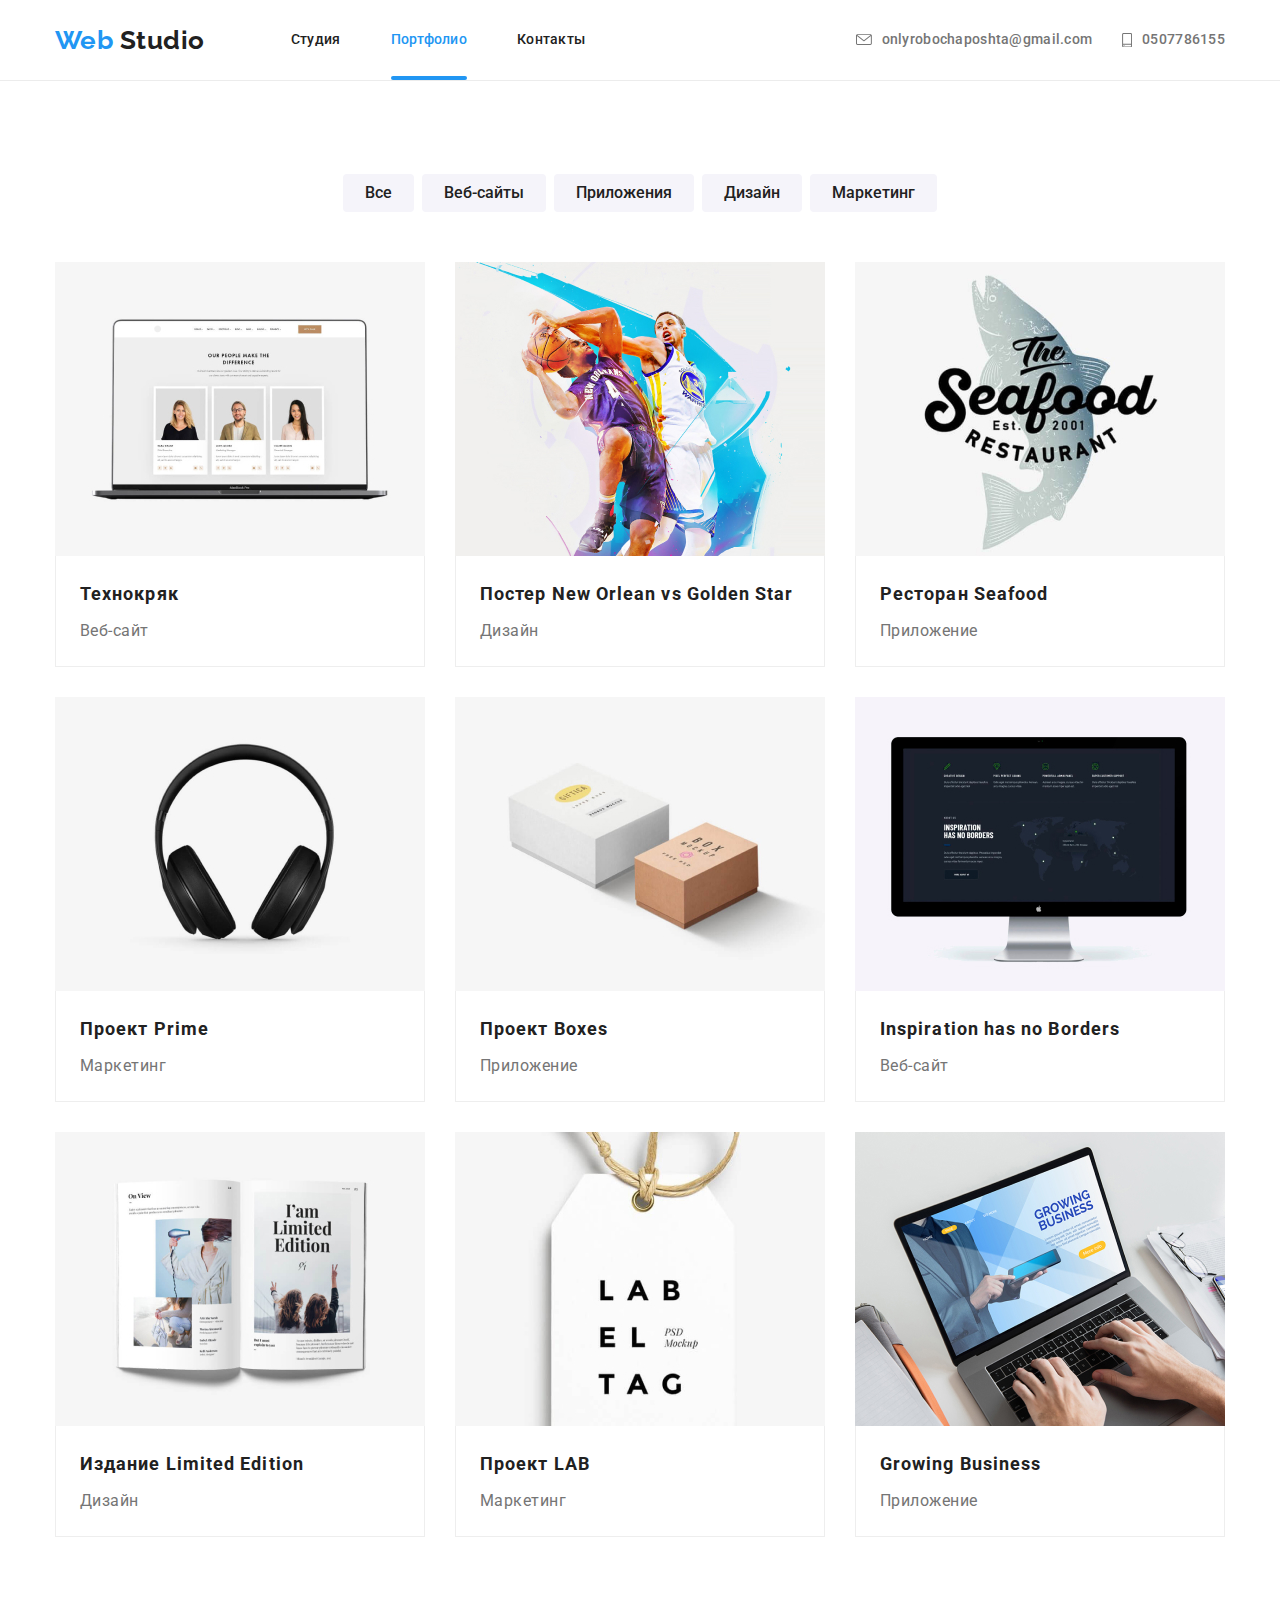
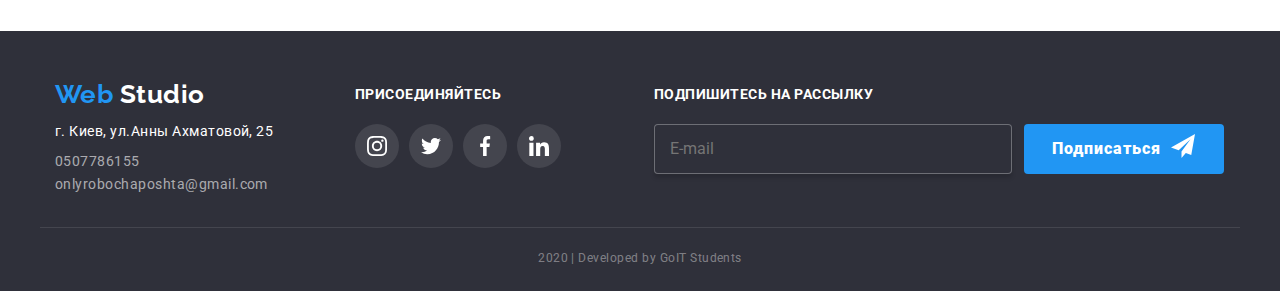
==== commit 4cf4719a: "finished all modal and input" ====
--- a/portfolio.html
+++ b/portfolio.html
@@ -309,73 +309,71 @@
         </div>
       </section>
     </main>
-    <footer class="bg-footer">
-      <div class="container flex-footer">
-        <div class="adrfooter-div">
-          <a href="./index.html" class="general-a logo">
-            <span class="color-logo">Web</span> Studio</a
-          >
-          <address class="general-address">
-            <p class="street">г. Киев, ул.Анны Ахматовой, 25</p>
-            <ul class="general-ul address-ul">
-              <li>
-                <a href="tel:0507786155" class="general-a number-footer"
-                  >0507786155</a
-                >
-              </li>
-              <li>
-                <a
-                  href="mailto:onlyrobochaposhta@gmail.com"
-                  class="general-a number-footer"
-                >
-                  onlyrobochaposhta@gmail.com
-                </a>
-              </li>
-            </ul>
-          </address>
-        </div>
-        <div class="footer-m">
-          <h2 class="footer-heading">присоединяйтесь</h2>
-          <ul class="general-ul general-flex">
-            <li class="item">
-              <a href="" class="general-a fsocial-box">
-                <svg class="instagram-two">
-                  <use href="./images/spryte.svg#instagram-2"></use>
-                </svg>
-              </a>
-            </li>
-            <li class="item">
-              <a href="" class="general-a fsocial-box">
-                <svg class="twitter-two">
-                  <use href="./images/spryte.svg#twitter-2"></use>
-                </svg>
-              </a>
-            </li>
-            <li class="item">
-              <a href="" class="general-a fsocial-box">
-                <svg class="facebook-two">
-                  <use href="./images/spryte.svg#facebook-2"></use>
-                </svg>
-              </a>
-            </li>
-            <li class="item">
-              <a href="" class="general-a fsocial-box">
-                <svg class="linkedin-two">
-                  <use href="./images/spryte.svg#linkedin-2"></use>
-                </svg>
-              </a>
-            </li>
-          </ul>
-        </div>
-        <div class="ssfooter-div">
-          <h2 class="footer-heading">Подпишитесь на рассылку</h2>
-          <div class="flex-sub">
-            <input type="text" name="Email" class="input" />
-            <a href="" class="general-a footerbtn-text i">Подписаться</a>
-          </div>
-        </div>
+<footer class="bg-footer">
+  <div class="container flex-footer">
+    <div class="adrfooter-div">
+      <a href="./index.html" class="general-a logo">
+        <span class="color-logo">Web</span> Studio</a>
+      <address class="general-address">
+        <p class="street">г. Киев, ул.Анны Ахматовой, 25</p>
+        <ul class="general-ul address-ul">
+          <li>
+            <a href="tel:0507786155" class="general-a number-footer">0507786155</a>
+          </li>
+          <li>
+            <a href="mailto:onlyrobochaposhta@gmail.com" class="general-a number-footer">
+              onlyrobochaposhta@gmail.com
+            </a>
+          </li>
+        </ul>
+      </address>
+    </div>
+    <div class="footer-m">
+      <h2 class="footer-heading">присоединяйтесь</h2>
+      <ul class="general-ul general-flex">
+        <li class="item">
+          <a href="" class="general-a fsocial-box">
+            <svg class="instagram-two">
+              <use href="./images/spryte.svg#instagram-2"></use>
+            </svg>
+          </a>
+        </li>
+        <li class="item">
+          <a href="" class="general-a fsocial-box">
+            <svg class="twitter-two">
+              <use href="./images/spryte.svg#twitter-2"></use>
+            </svg>
+          </a>
+        </li>
+        <li class="item">
+          <a href="" class="general-a fsocial-box">
+            <svg class="facebook-two">
+              <use href="./images/spryte.svg#facebook-2"></use>
+            </svg>
+          </a>
+        </li>
+        <li class="item">
+          <a href="" class="general-a fsocial-box">
+            <svg class="linkedin-two">
+              <use href="./images/spryte.svg#linkedin-2"></use>
+            </svg>
+          </a>
+        </li>
+      </ul>
+    </div>
+    <div class="ssfooter-div">
+      <h2 class="footer-heading">Подпишитесь на рассылку</h2>
+      <div class="flex-sub">
+        <label></label>
+        <input type="text" name="Email" class="input" placeholder="E-mail" />
+        <button class="footerbtn-text icon-btn">
+          Подписаться
+        </button>
+        </label>
       </div>
-      <p class="copyright">2020 | Developed by GoIT Students</p>
-    </footer>
+    </div>
+  </div>
+  <p class="copyright">2020 | Developed by GoIT Students</p>
+</footer>
   </body>
 </html>
--- a/css/mine.min.css
+++ b/css/mine.min.css
@@ -1,2 +1,2 @@
-.icon-satellite::before{background-image:url("../../images/satellite.svg")}.icon-clock::before{background-image:url("../../images/clock.svg")}.icon-pc::before{background-image:url("../../images/pc.svg")}.icon-astronaut::before{background-image:url("../../images/astronaut.svg")}.hidden-title{margin:0;display:none}body{background-color:#fff;color:#212121;letter-spacing:0.03em;font-family:Roboto, sans-serif}img{display:block}.general-a{text-decoration:none;color:#212121}.general-ul{margin:0;padding:0;list-style:none}.btn{color:#fff;background-color:#2196f3;font-weight:700;font-size:16px;line-height:1.9;letter-spacing:0.06em;display:inline-block;border-radius:4px;padding:10px 32px;text-align:center;min-width:200px}.footerbtn-text{color:#fff;background-color:#2196f3;font-weight:900;font-size:16px;line-height:1.9;letter-spacing:0.06em;display:-webkit-box;display:-ms-flexbox;display:flex;border-radius:4px;padding:10px 28px;text-align:center;min-width:200px}.i::after{content:'';display:block;width:24px;height:24px;background-repeat:no-repeat;background-position:center;margin-left:10px;background-image:url(../images/icon-send.svg)}.container{margin:0 auto;width:1200px;padding-left:15px;padding-right:15px}.link-block{display:block}.link-block::before{display:block;content:'';width:270px;height:120px;background-repeat:no-repeat;background-position:center;background-color:#f5f4fa;border-radius:4px}.header-portfolio{border-bottom-width:1px;border-bottom-style:solid;border-bottom-color:#ececec}.general-nav{color:#212121;display:block;padding-top:32px;padding-bottom:32px;font-weight:500;font-size:14px;line-height:1.14;letter-spacing:0.02em;outline:none;-webkit-transition:color 250ms cubic-bezier(0.4, 0, 0.2, 1);transition:color 250ms cubic-bezier(0.4, 0, 0.2, 1)}.number-nav{display:-webkit-box;display:-ms-flexbox;display:flex;-webkit-box-align:center;-ms-flex-align:center;align-items:center;color:#757575;font-weight:500;font-size:14px;line-height:1.14;letter-spacing:0.02em;outline:none;-webkit-transition:color 250ms cubic-bezier(0.4, 0, 0.2, 1);transition:color 250ms cubic-bezier(0.4, 0, 0.2, 1)}.phone-icon{fill:#757575;width:10px;height:14.94px;margin-right:10px;-webkit-transition:fill 250ms cubic-bezier(0.4, 0, 0.2, 1);transition:fill 250ms cubic-bezier(0.4, 0, 0.2, 1)}.mail-icon{fill:#757575;width:16px;height:11.2px;margin-right:10px;-webkit-transition:fill 250ms cubic-bezier(0.4, 0, 0.2, 1);transition:fill 250ms cubic-bezier(0.4, 0, 0.2, 1)}.general-nav:hover,.general-nav:focus,.number-nav:hover,.number-nav:focus{color:#2196f3}.number-nav:hover .phone-icon{fill:#2196f3}.number-nav:focus .phone-icon{fill:#2196f3}.number-nav:hover .mail-icon{fill:#2196f3}.number-nav:focus .mail-icon{fill:#2196f3}.list-number{display:-webkit-box;display:-ms-flexbox;display:flex}.number-info .list-number:not(:last-child){margin-right:30px}.number-info{margin-left:auto}.current{color:#2196f3}.current::after{position:absolute;bottom:0;content:'';display:block;background-color:#2196f3;width:100%;height:4px;border-radius:2px}.general-ul.nav-list{display:-webkit-box;display:-ms-flexbox;display:flex}.nav-list .nav-item:not(:last-child){margin-right:50px}.nav-list{margin-left:86px}.number-info{display:-webkit-box;display:-ms-flexbox;display:flex}.flex-boxoll{display:-webkit-box;display:-ms-flexbox;display:flex}.flex-boxnav{-webkit-box-align:center;-ms-flex-align:center;align-items:center}.modal{position:fixed;top:0;left:0;width:100%;height:100%;background-color:rgba(0,0,0,0.2)}.modal-form{position:absolute;top:50%;left:50%;-webkit-transform:translate(-50%, -50%);transform:translate(-50%, -50%);background-color:#fff;padding:40px 40px;width:528px;height:581px;margin:0 auto}.modal-p{margin-top:0px;margin-bottom:30px;font-weight:700;font-size:20px;line-height:1.15;text-align:center}.input-modal{width:448px;height:40px;padding:12px 42px;border:1px solid rgba(33,33,33,0.2);border-radius:4px;display:inline-block;outline:none}.input-modal:focus{border:1px solid #2196f3;border-radius:4px}.input-textarea{width:448px;height:120px;border:1px solid rgba(33,33,33,0.2);border-radius:4px;resize:none;outline:none}.input-textarea:focus{border:1px solid #2196f3;border-radius:4px}.policy{display:inline-block;color:#757575;font-weight:400;font-size:14px;line-height:1.71;margin-bottom:30px}.btn-modal{display:inline-block;margin:0 auto;padding:10px 55px;background:#2196f3;color:#fff;-webkit-box-shadow:0px 4px 4px rgba(0,0,0,0.15);box-shadow:0px 4px 4px rgba(0,0,0,0.15);border:none;border-radius:4px;font-weight:700;font-size:16px;line-height:1.87;letter-spacing:0.06em}.form-input{position:relative;margin-bottom:28px}.form-inputcom{position:relative;margin-bottom:20px}.text-formcom{position:absolute;top:3px;left:3px;display:inline-block;color:#757575;font-weight:400;font-size:14px;line-height:1.14;letter-spacing:0.01em;-webkit-transition:color 250ms cubic-bezier(0.4, 0, 0.2, 1),line-height 250ms cubic-bezier(0.4, 0, 0.2, 1),font-size 250ms cubic-bezier(0.4, 0, 0.2, 1),-webkit-transform 250ms cubic-bezier(0.4, 0, 0.2, 1);transition:color 250ms cubic-bezier(0.4, 0, 0.2, 1),line-height 250ms cubic-bezier(0.4, 0, 0.2, 1),font-size 250ms cubic-bezier(0.4, 0, 0.2, 1),-webkit-transform 250ms cubic-bezier(0.4, 0, 0.2, 1);transition:transform 250ms cubic-bezier(0.4, 0, 0.2, 1),color 250ms cubic-bezier(0.4, 0, 0.2, 1),line-height 250ms cubic-bezier(0.4, 0, 0.2, 1),font-size 250ms cubic-bezier(0.4, 0, 0.2, 1);transition:transform 250ms cubic-bezier(0.4, 0, 0.2, 1),color 250ms cubic-bezier(0.4, 0, 0.2, 1),line-height 250ms cubic-bezier(0.4, 0, 0.2, 1),font-size 250ms cubic-bezier(0.4, 0, 0.2, 1),-webkit-transform 250ms cubic-bezier(0.4, 0, 0.2, 1)}.text-form{position:absolute;top:50%;left:42px;display:inline-block;color:#757575;font-weight:400;font-size:14px;line-height:1.14;letter-spacing:0.01em;-webkit-transform:translateY(-50%);transform:translateY(-50%);-webkit-transition:color 250ms cubic-bezier(0.4, 0, 0.2, 1),line-height 250ms cubic-bezier(0.4, 0, 0.2, 1),font-size 250ms cubic-bezier(0.4, 0, 0.2, 1),-webkit-transform 250ms cubic-bezier(0.4, 0, 0.2, 1);transition:color 250ms cubic-bezier(0.4, 0, 0.2, 1),line-height 250ms cubic-bezier(0.4, 0, 0.2, 1),font-size 250ms cubic-bezier(0.4, 0, 0.2, 1),-webkit-transform 250ms cubic-bezier(0.4, 0, 0.2, 1);transition:transform 250ms cubic-bezier(0.4, 0, 0.2, 1),color 250ms cubic-bezier(0.4, 0, 0.2, 1),line-height 250ms cubic-bezier(0.4, 0, 0.2, 1),font-size 250ms cubic-bezier(0.4, 0, 0.2, 1);transition:transform 250ms cubic-bezier(0.4, 0, 0.2, 1),color 250ms cubic-bezier(0.4, 0, 0.2, 1),line-height 250ms cubic-bezier(0.4, 0, 0.2, 1),font-size 250ms cubic-bezier(0.4, 0, 0.2, 1),-webkit-transform 250ms cubic-bezier(0.4, 0, 0.2, 1)}.images-modal{position:absolute;top:50%;left:16px;fill:#212121;display:inline-block;width:18px;height:18px;-webkit-transform:translateY(-50%);transform:translateY(-50%);-webkit-transition:fill 250ms cubic-bezier(0.4, 0, 0.2, 1);transition:fill 250ms cubic-bezier(0.4, 0, 0.2, 1)}.input-modal:focus ~ .text-form,.input-modal:not(:placeholder-shown) ~ .text-form{-webkit-transform:translate(-24px, -38px);transform:translate(-24px, -38px);color:#2196f3;font-size:12px;line-height:1.16}.input-modal:focus ~ .images-modal{fill:#2196f3}.input-textarea:focus+.text-formcom,.input-textarea:not(:placeholder-shown)+.text-formcom{-webkit-transform:translateY(-21px);transform:translateY(-21px);color:#2196f3;font-size:12px;line-height:1.16}.hero{background-image:-webkit-gradient(linear, left top, right top, from(rgba(47,48,58,0.8)), to(rgba(47,48,58,0.8))),url(../images/header.jpg);background-image:linear-gradient(to right, rgba(47,48,58,0.8), rgba(47,48,58,0.8)),url(../images/header.jpg);max-width:1600px;text-align:center;margin-left:auto;margin-right:auto}.hero-container{margin:0 auto;width:1200px;height:600px;padding-top:200px;padding-bottom:200px}.title-general{color:#fff;margin-top:0;margin-bottom:38px;margin-left:auto;margin-right:auto;width:646px;font-weight:900;font-size:44px;line-height:1.4;text-transform:uppercase;letter-spacing:0.06em}.title-h{margin-top:0px;margin-bottom:50px;font-weight:700;font-size:36px;line-height:1.17;text-align:center}.title-text{height:16px;margin-top:30px;margin-bottom:0px;font-weight:700;font-size:14px;line-height:1.14;text-transform:uppercase}.paragraph-text{color:#757575;height:75px;margin-top:10px;margin-bottom:0px;font-weight:400;font-size:14px;line-height:1.714}.section-one .container{padding-top:94px;padding-bottom:94px;border-bottom:1px solid #ececec}.about-us{width:calc((100% - 90px) / 4);margin-right:30px}.about-us:nth-child(4n){margin-right:0px}.general-flex{display:-webkit-box;display:-ms-flexbox;display:flex}.section-two .container{padding-top:94px;padding-bottom:94px}.text-work{position:absolute;bottom:0;right:0;color:#fff;background:rgba(47,48,58,0.8);width:370px;height:70px;margin-top:0px;margin-bottom:0px;padding-top:27px;font-weight:700;font-size:14px;line-height:1.14;text-align:center;text-transform:uppercase}.work-card{background:#fff;height:422px;padding-bottom:24px;border-radius:4px;-webkit-box-shadow:0px 2px 1px rgba(0,0,0,0.2),0px 1px 1px rgba(0,0,0,0.14),0px 1px 3px rgba(0,0,0,0.12);box-shadow:0px 2px 1px rgba(0,0,0,0.2),0px 1px 1px rgba(0,0,0,0.14),0px 1px 3px rgba(0,0,0,0.12)}.work-calc{width:calc((100% - 60px) / 3);margin-right:30px}.work-calc:nth-child(3n){margin-right:0px}.section-three{background-color:#f5f4fa}.section-three .container{padding-bottom:94px;padding-top:94px}.position{position:relative}.name-people{margin-top:30px;margin-bottom:0px;font-weight:500;font-size:16px;line-height:1.18;text-align:center}.team-calc{width:calc((100% - 90px) / 4);margin-right:30px}.team-calc:nth-child(4n){margin-right:0px}.work-people{color:#757575;margin-top:10px;margin-bottom:0px;font-weight:400;font-size:16px;line-height:1.18;text-align:center}.social-network{margin-top:16px;display:-webkit-box;display:-ms-flexbox;display:flex;-webkit-box-pack:center;-ms-flex-pack:center;justify-content:center}.section{background-color:#f5f4fa}.social-box{display:-webkit-box;display:-ms-flexbox;display:flex;-webkit-box-align:center;-ms-flex-align:center;align-items:center;background-color:#fff;width:44px;height:44px;border-radius:50%;outline:none;-webkit-transition:background-color 250ms cubic-bezier(0.4, 0, 0.2, 1);transition:background-color 250ms cubic-bezier(0.4, 0, 0.2, 1)}.instagram{fill:#afb1b8;width:20px;height:20px;margin-left:auto;margin-right:auto;-webkit-transition:fill 250ms cubic-bezier(0.4, 0, 0.2, 1);transition:fill 250ms cubic-bezier(0.4, 0, 0.2, 1)}.twitter{fill:#afb1b8;width:20px;height:20px;margin-left:auto;margin-right:auto;-webkit-transition:fill 250ms cubic-bezier(0.4, 0, 0.2, 1);transition:fill 250ms cubic-bezier(0.4, 0, 0.2, 1)}.facebook{fill:#afb1b8;width:20px;height:20px;margin-left:auto;margin-right:auto;-webkit-transition:fill 250ms cubic-bezier(0.4, 0, 0.2, 1);transition:fill 250ms cubic-bezier(0.4, 0, 0.2, 1)}.linkedin{fill:#afb1b8;width:20px;height:20px;margin-left:auto;margin-right:auto;-webkit-transition:fill 250ms cubic-bezier(0.4, 0, 0.2, 1);transition:fill 250ms cubic-bezier(0.4, 0, 0.2, 1)}.social-box:hover,.social-box:focus{background-color:#2196f3}.social-box:hover .instagram,.social-box:focus .instagram{fill:#fff}.social-box:hover .twitter,.social-box:focus .twitter{fill:#fff}.social-box:hover .facebook,.social-box:focus .facebook{fill:#fff}.social-box:hover .linkedin,.social-box:focus .linkedin{fill:#fff}.section-four .container{padding-top:94px;padding-bottom:94px}.company-border{display:-webkit-box;display:-ms-flexbox;display:flex;-webkit-box-align:center;-ms-flex-align:center;align-items:center;width:170px;height:90px;border:1px solid #afb1b8;outline:none;border-radius:4px;-webkit-transition:border 250ms cubic-bezier(0.4, 0, 0.2, 1);transition:border 250ms cubic-bezier(0.4, 0, 0.2, 1)}.company-border:hover,.company-border:focus{border-color:#2196f3}.company-border:hover .logo-one,.company-border:focus .logo-one{fill:#2196f3}.company-border:hover .logo-two,.company-border:focus .logo-two{fill:#2196f3}.company-border:hover .logo-three,.company-border:focus .logo-three{fill:#2196f3}.company-border:hover .logo-four,.company-border:focus .logo-four{fill:#2196f3}.company-border:hover .logo-five,.company-border:focus .logo-five{fill:#2196f3}.company-border:hover .logo-six,.company-border:focus .logo-six{fill:#2196f3}.logo-one{fill:#afb1b8;width:44.27px;height:49.23px;margin-right:auto;margin-left:auto;-webkit-transition:fill 250ms cubic-bezier(0.4, 0, 0.2, 1);transition:fill 250ms cubic-bezier(0.4, 0, 0.2, 1)}.logo-two{fill:#afb1b8;width:40px;height:52px;margin-right:auto;margin-left:auto;-webkit-transition:fill 250ms cubic-bezier(0.4, 0, 0.2, 1);transition:fill 250ms cubic-bezier(0.4, 0, 0.2, 1)}.logo-three{fill:#afb1b8;width:41px;height:42.6px;margin-right:auto;margin-left:auto;-webkit-transition:fill 250ms cubic-bezier(0.4, 0, 0.2, 1);transition:fill 250ms cubic-bezier(0.4, 0, 0.2, 1)}.logo-four{fill:#afb1b8;width:79.66px;height:42.02px;margin-right:auto;margin-left:auto;-webkit-transition:fill 250ms cubic-bezier(0.4, 0, 0.2, 1);transition:fill 250ms cubic-bezier(0.4, 0, 0.2, 1)}.logo-five{fill:#afb1b8;width:59px;height:47px;margin-right:auto;margin-left:auto;-webkit-transition:fill 250ms cubic-bezier(0.4, 0, 0.2, 1);transition:fill 250ms cubic-bezier(0.4, 0, 0.2, 1)}.logo-six{fill:#afb1b8;width:88.48px;height:45.44px;margin-right:auto;margin-left:auto;-webkit-transition:fill 250ms cubic-bezier(0.4, 0, 0.2, 1);transition:fill 250ms cubic-bezier(0.4, 0, 0.2, 1)}.company{display:-webkit-box;display:-ms-flexbox;display:flex;-webkit-box-pack:center;-ms-flex-pack:center;justify-content:center}.item-company{width:calc((100% - 150px) / 6);margin-right:30px}.item-company:nth-child(6n){margin-right:0px}.social-network .item:not(:last-child){margin-right:10px}.logo{color:#212121;font-family:Raleway;font-weight:700;font-size:26px;line-height:1.19}.color-logo{color:#2196f3}.adrfooter-div .general-a.logo{color:#fff}.bg-footer{background-color:#2f303a}.general-address{font-style:normal;width:231px;margin-right:69px}.footer-m .footer-heading{width:145px;height:16px}.footer-heading{color:#fff;margin-top:0px;margin-bottom:21px;margin-right:0px;font-weight:700;font-size:14px;line-height:1.14;text-transform:uppercase}.number-footer{color:rgba(255,255,255,0.6);font-weight:normal;font-size:14px;line-height:1.71}.street{color:#fff;width:231px;height:21px;margin-top:10px;margin-bottom:0px;font-weight:400;font-size:14px;line-height:1.71}.fsocial-box{display:-webkit-box;display:-ms-flexbox;display:flex;-webkit-box-align:center;-ms-flex-align:center;align-items:center;background-color:rgba(255,255,255,0.1);width:44px;height:44px;border-radius:50%;outline:none;-webkit-transition:background-color 250ms cubic-bezier(0.4, 0, 0.2, 1);transition:background-color 250ms cubic-bezier(0.4, 0, 0.2, 1)}.fsocial-box:hover,.fsocial-box:focus{background-color:#2196f3}.instagram-two{fill:currentColor;width:20px;height:20px;margin-left:auto;margin-right:auto}.twitter-two{fill:currentColor;width:20px;height:20px;margin-left:auto;margin-right:auto}.facebook-two{fill:currentColor;width:20px;height:20px;margin-left:auto;margin-right:auto}.linkedin-two{fill:currentColor;width:20px;height:20px;margin-left:auto;margin-right:auto}.copyright{color:rgba(255,255,255,0.4);margin-top:0px;margin-bottom:0px;padding-top:18px;padding-bottom:21px;font-weight:400;font-size:12px;line-height:2;text-align:center}.input{margin-right:12px;width:358px;height:50px}.adrfooter-div{margin-top:48px}.ssfooter-div{margin-top:56px}.address-ul{width:231px;height:21px;margin-top:9px;margin-bottom:28px}.footer-m{width:206px;height:81px;margin-top:56px;margin-right:93px}.bg-footer .container{padding-bottom:28px;border-bottom:1px solid rgba(255,255,255,0.1)}.flex-footer{display:-webkit-box;display:-ms-flexbox;display:flex}.general-flex .item:not(:last-child){margin-right:10px}.flex-sub{display:-webkit-box;display:-ms-flexbox;display:flex}.container-portfolio{margin-top:93px;margin-bottom:94px;margin-left:auto;margin-right:auto;width:1200px;padding-left:15px;padding-right:15px}.button-list{margin-bottom:50px;-webkit-box-pack:center;-ms-flex-pack:center;justify-content:center}.button-box{color:#212121;background-color:#f5f4fa;padding:6px 22px;border:none;border-radius:4px;font-family:Roboto;font-weight:500;font-size:16px;line-height:1.62;-webkit-box-shadow:none;box-shadow:none;outline:none;-webkit-transition:background-color 250ms cubic-bezier(0.4, 0, 0.2, 1),color 250ms cubic-bezier(0.4, 0, 0.2, 1),-webkit-box-shadow 250ms cubic-bezier(0.4, 0, 0.2, 1);transition:background-color 250ms cubic-bezier(0.4, 0, 0.2, 1),color 250ms cubic-bezier(0.4, 0, 0.2, 1),-webkit-box-shadow 250ms cubic-bezier(0.4, 0, 0.2, 1);transition:background-color 250ms cubic-bezier(0.4, 0, 0.2, 1),color 250ms cubic-bezier(0.4, 0, 0.2, 1),box-shadow 250ms cubic-bezier(0.4, 0, 0.2, 1);transition:background-color 250ms cubic-bezier(0.4, 0, 0.2, 1),color 250ms cubic-bezier(0.4, 0, 0.2, 1),box-shadow 250ms cubic-bezier(0.4, 0, 0.2, 1),-webkit-box-shadow 250ms cubic-bezier(0.4, 0, 0.2, 1)}.button-m:not(:last-child){margin-right:8px}.button-box:hover,.button-box:focus{background-color:#2196f3;color:#fff;-webkit-box-shadow:0px 2px 2px rgba(0,0,0,0.12),0px 1px 2px rgba(0,0,0,0.08),0px 3px 1px rgba(0,0,0,0.1);box-shadow:0px 2px 2px rgba(0,0,0,0.12),0px 1px 2px rgba(0,0,0,0.08),0px 3px 1px rgba(0,0,0,0.1)}.portfolio-h{color:#212121;width:322px;margin-top:0px;margin-bottom:0px;font-weight:700;font-size:18px;line-height:2;letter-spacing:0.06em}.portfolio-pone{color:#757575;width:322px;margin-left:0px;margin-right:0px;margin-top:4px;margin-bottom:0px;font-weight:400;font-size:16px;line-height:1.87}.portfolio-text{position:absolute;top:50%;left:50%;-webkit-transform:translate(-50%, -50%);transform:translate(-50%, -50%);color:#fff;width:322px;margin-top:0px;margin-bottom:0px;font-weight:400;font-size:18px;line-height:1.56}.overlay{position:absolute;top:0;left:0;background-color:rgba(33,150,243,0.9);width:100%;height:100%;-webkit-transform:translateY(100%);transform:translateY(100%);-webkit-transition:-webkit-transform 250ms cubic-bezier(0.4, 0, 0.2, 1);transition:-webkit-transform 250ms cubic-bezier(0.4, 0, 0.2, 1);transition:transform 250ms cubic-bezier(0.4, 0, 0.2, 1);transition:transform 250ms cubic-bezier(0.4, 0, 0.2, 1), -webkit-transform 250ms cubic-bezier(0.4, 0, 0.2, 1)}.position{overflow:hidden}.general-a:hover .overlay,.general-a:focus .overlay{-webkit-transform:translateY(0);transform:translateY(0)}.p-list{display:-webkit-box;display:-ms-flexbox;display:flex;-ms-flex-wrap:wrap;flex-wrap:wrap}.portfolio-card{padding-left:24px;padding-right:24px;padding-top:20px;padding-bottom:20px;border-right:1px solid #eeeeee;border-bottom:1px solid #eeeeee;border-left:1px solid #eeeeee}.flex-li{width:calc((100% - 60px) / 3);margin-right:30px;margin-bottom:30px}.flex-li:nth-child(3n){margin-right:0px}.flex-li:nth-last-child(-n+3){margin-bottom:0px}.flex-li .general-a{display:block;outline:none;-webkit-box-shadow:none;box-shadow:none;-webkit-transition:-webkit-box-shadow 250ms cubic-bezier(0.4, 0, 0.2, 1);transition:-webkit-box-shadow 250ms cubic-bezier(0.4, 0, 0.2, 1);transition:box-shadow 250ms cubic-bezier(0.4, 0, 0.2, 1);transition:box-shadow 250ms cubic-bezier(0.4, 0, 0.2, 1), -webkit-box-shadow 250ms cubic-bezier(0.4, 0, 0.2, 1)}.flex-li .general-a:hover,.flex-li .general-a:focus{-webkit-box-shadow:1px 4px 6px rgba(0,0,0,0.16),0px 4px 4px rgba(0,0,0,0.06),0px 1px 1px rgba(0,0,0,0.12);box-shadow:1px 4px 6px rgba(0,0,0,0.16),0px 4px 4px rgba(0,0,0,0.06),0px 1px 1px rgba(0,0,0,0.12)}
+.icon-satellite::before{background-image:url("../../images/satellite.svg")}.icon-clock::before{background-image:url("../../images/clock.svg")}.icon-pc::before{background-image:url("../../images/pc.svg")}.icon-astronaut::before{background-image:url("../../images/astronaut.svg")}.hidden-title{margin:0;display:none}body{background-color:#fff;color:#212121;letter-spacing:0.03em;font-family:Roboto, sans-serif}img{display:block}.general-a{text-decoration:none;color:#212121}.general-ul{margin:0;padding:0;list-style:none}.btn{display:inline-block;color:#fff;background-color:#2196f3;font-weight:700;font-size:16px;line-height:1.9;letter-spacing:0.06em;display:inline-block;border-radius:4px;padding:10px 32px;text-align:center;min-width:200px;border:none}.footerbtn-text{display:inline-block;color:#fff;background-color:#2196f3;font-weight:900;font-size:16px;line-height:1.9;letter-spacing:0.06em;display:-webkit-box;display:-ms-flexbox;display:flex;border-radius:4px;padding:10px 28px;text-align:center;min-width:200px;border:none;cursor:pointer}.footerbtn-text:focus{outline:2px solid #fff}.input{color:#fff;padding:16px 15px;background-color:#2f303a;border:1px solid rgba(255,255,255,0.3);-webkit-box-shadow:0px 4px 4px rgba(0,0,0,0.15);box-shadow:0px 4px 4px rgba(0,0,0,0.15);border-radius:4px;outline:none}.icon-btn::after{content:'';display:block;width:24px;height:24px;background-repeat:no-repeat;background-position:center;margin-left:10px;background-image:url(../images/icon-send.svg)}.container{margin:0 auto;width:1200px;padding-left:15px;padding-right:15px}.link-block{display:block}.link-block::before{display:block;content:'';width:270px;height:120px;background-repeat:no-repeat;background-position:center;background-color:#f5f4fa;border-radius:4px}.header-portfolio{border-bottom-width:1px;border-bottom-style:solid;border-bottom-color:#ececec}.general-nav{color:#212121;display:block;padding-top:32px;padding-bottom:32px;font-weight:500;font-size:14px;line-height:1.14;letter-spacing:0.02em;outline:none;-webkit-transition:color 250ms cubic-bezier(0.4, 0, 0.2, 1);transition:color 250ms cubic-bezier(0.4, 0, 0.2, 1)}.number-nav{display:-webkit-box;display:-ms-flexbox;display:flex;-webkit-box-align:center;-ms-flex-align:center;align-items:center;color:#757575;font-weight:500;font-size:14px;line-height:1.14;letter-spacing:0.02em;outline:none;-webkit-transition:color 250ms cubic-bezier(0.4, 0, 0.2, 1);transition:color 250ms cubic-bezier(0.4, 0, 0.2, 1)}.phone-icon{fill:#757575;width:10px;height:14.94px;margin-right:10px;-webkit-transition:fill 250ms cubic-bezier(0.4, 0, 0.2, 1);transition:fill 250ms cubic-bezier(0.4, 0, 0.2, 1)}.mail-icon{fill:#757575;width:16px;height:11.2px;margin-right:10px;-webkit-transition:fill 250ms cubic-bezier(0.4, 0, 0.2, 1);transition:fill 250ms cubic-bezier(0.4, 0, 0.2, 1)}.general-nav:hover,.general-nav:focus,.number-nav:hover,.number-nav:focus{color:#2196f3}.number-nav:hover .phone-icon{fill:#2196f3}.number-nav:focus .phone-icon{fill:#2196f3}.number-nav:hover .mail-icon{fill:#2196f3}.number-nav:focus .mail-icon{fill:#2196f3}.list-number{display:-webkit-box;display:-ms-flexbox;display:flex}.number-info .list-number:not(:last-child){margin-right:30px}.number-info{margin-left:auto}.current{color:#2196f3}.current::after{position:absolute;bottom:0;content:'';display:block;background-color:#2196f3;width:100%;height:4px;border-radius:2px}.general-ul.nav-list{display:-webkit-box;display:-ms-flexbox;display:flex}.nav-list .nav-item:not(:last-child){margin-right:50px}.nav-list{margin-left:86px}.number-info{display:-webkit-box;display:-ms-flexbox;display:flex}.flex-boxoll{display:-webkit-box;display:-ms-flexbox;display:flex}.flex-boxnav{-webkit-box-align:center;-ms-flex-align:center;align-items:center}.modal{position:fixed;top:0;left:0;width:100%;height:100%;background-color:rgba(0,0,0,0.2);opacity:1;-webkit-transition:opacity 250ms cubic-bezier(0.4, 0, 0.2, 1);transition:opacity 250ms cubic-bezier(0.4, 0, 0.2, 1)}.modal.is-hidden{opacity:0;pointer-events:none}.modal.is-hidden .modal-form{-webkit-transform:translate(-50%, -50%) scale(0.1);transform:translate(-50%, -50%) scale(0.1)}.modal-form{position:absolute;top:50%;left:50%;text-align:center;background-color:#fff;padding:40px 40px;width:528px;height:581px;margin:0 auto;-webkit-transform:translate(-50%, -50%) scale(1);transform:translate(-50%, -50%) scale(1);-webkit-transition:-webkit-transform 250ms cubic-bezier(0.4, 0, 0.2, 1);transition:-webkit-transform 250ms cubic-bezier(0.4, 0, 0.2, 1);transition:transform 250ms cubic-bezier(0.4, 0, 0.2, 1);transition:transform 250ms cubic-bezier(0.4, 0, 0.2, 1), -webkit-transform 250ms cubic-bezier(0.4, 0, 0.2, 1)}.modal-p{margin-top:0px;margin-bottom:30px;font-weight:700;font-size:20px;line-height:1.15}.input-modal{width:448px;height:40px;padding:12px 42px;border:1px solid rgba(33,33,33,0.2);border-radius:4px;display:inline-block;outline:none}.input-modal:focus{border:1px solid #2196f3;border-radius:4px}.input-textarea{width:448px;height:120px;border:1px solid rgba(33,33,33,0.2);border-radius:4px;resize:none;outline:none}.input-textarea:focus{border:1px solid #2196f3;border-radius:4px}.policy{position:relative;display:inline-block;color:#757575;font-weight:400;font-size:14px;line-height:1.71;margin-bottom:30px}.policy-input{margin-left:23.48px;-webkit-appearance:none;-moz-appearance:none;appearance:none}.policy .general-a{display:inline-block;color:#2196f3;text-decoration:underline;font-weight:400;font-size:14px;line-height:1.71}.btn-modal{padding:10px 55px;background:#2196f3;color:#fff;-webkit-box-shadow:0px 4px 4px rgba(0,0,0,0.15);box-shadow:0px 4px 4px rgba(0,0,0,0.15);border:none;border-radius:4px;font-weight:700;font-size:16px;line-height:1.87;letter-spacing:0.06em}.form-input{position:relative;margin-bottom:28px}.form-inputcom{position:relative;margin-bottom:20px}.text-formcom{position:absolute;top:3px;left:3px;display:inline-block;color:#757575;font-weight:400;font-size:14px;line-height:1.14;letter-spacing:0.01em;-webkit-transition:color 250ms cubic-bezier(0.4, 0, 0.2, 1),line-height 250ms cubic-bezier(0.4, 0, 0.2, 1),font-size 250ms cubic-bezier(0.4, 0, 0.2, 1),-webkit-transform 250ms cubic-bezier(0.4, 0, 0.2, 1);transition:color 250ms cubic-bezier(0.4, 0, 0.2, 1),line-height 250ms cubic-bezier(0.4, 0, 0.2, 1),font-size 250ms cubic-bezier(0.4, 0, 0.2, 1),-webkit-transform 250ms cubic-bezier(0.4, 0, 0.2, 1);transition:transform 250ms cubic-bezier(0.4, 0, 0.2, 1),color 250ms cubic-bezier(0.4, 0, 0.2, 1),line-height 250ms cubic-bezier(0.4, 0, 0.2, 1),font-size 250ms cubic-bezier(0.4, 0, 0.2, 1);transition:transform 250ms cubic-bezier(0.4, 0, 0.2, 1),color 250ms cubic-bezier(0.4, 0, 0.2, 1),line-height 250ms cubic-bezier(0.4, 0, 0.2, 1),font-size 250ms cubic-bezier(0.4, 0, 0.2, 1),-webkit-transform 250ms cubic-bezier(0.4, 0, 0.2, 1)}.text-form{position:absolute;top:50%;left:42px;display:inline-block;color:#757575;font-weight:400;font-size:14px;line-height:1.14;letter-spacing:0.01em;-webkit-transform:translateY(-50%);transform:translateY(-50%);-webkit-transition:color 250ms cubic-bezier(0.4, 0, 0.2, 1),line-height 250ms cubic-bezier(0.4, 0, 0.2, 1),font-size 250ms cubic-bezier(0.4, 0, 0.2, 1),-webkit-transform 250ms cubic-bezier(0.4, 0, 0.2, 1);transition:color 250ms cubic-bezier(0.4, 0, 0.2, 1),line-height 250ms cubic-bezier(0.4, 0, 0.2, 1),font-size 250ms cubic-bezier(0.4, 0, 0.2, 1),-webkit-transform 250ms cubic-bezier(0.4, 0, 0.2, 1);transition:transform 250ms cubic-bezier(0.4, 0, 0.2, 1),color 250ms cubic-bezier(0.4, 0, 0.2, 1),line-height 250ms cubic-bezier(0.4, 0, 0.2, 1),font-size 250ms cubic-bezier(0.4, 0, 0.2, 1);transition:transform 250ms cubic-bezier(0.4, 0, 0.2, 1),color 250ms cubic-bezier(0.4, 0, 0.2, 1),line-height 250ms cubic-bezier(0.4, 0, 0.2, 1),font-size 250ms cubic-bezier(0.4, 0, 0.2, 1),-webkit-transform 250ms cubic-bezier(0.4, 0, 0.2, 1)}.images-modal{position:absolute;top:50%;left:16px;fill:#212121;display:inline-block;width:18px;height:18px;-webkit-transform:translateY(-50%);transform:translateY(-50%);-webkit-transition:fill 250ms cubic-bezier(0.4, 0, 0.2, 1);transition:fill 250ms cubic-bezier(0.4, 0, 0.2, 1)}.input-modal:focus ~ .text-form,.input-modal:not(:placeholder-shown) ~ .text-form{-webkit-transform:translate(-24px, -38px);transform:translate(-24px, -38px);color:#2196f3;font-size:12px;line-height:1.16}.input-modal:focus ~ .images-modal{fill:#2196f3}.input-textarea:focus+.text-formcom,.input-textarea:not(:placeholder-shown)+.text-formcom{-webkit-transform:translateY(-21px);transform:translateY(-21px);color:#2196f3;font-size:12px;line-height:1.16}.icon-modal{position:absolute;top:50%;left:0;display:inline-block;width:15px;height:15px;border:2px solid black;border-radius:4px;-webkit-transform:translateY(-50%);transform:translateY(-50%)}.policy-input:checked ~ .icon-modal{background-color:#2196f3;background-image:url(../../images/checked.svg);background-size:contain;background-origin:border-box;border-color:#2196f3}.btn-close{position:absolute;top:-10px;right:-10px;width:30px;height:30px;background-image:url(../../images/close-modal.svg);background-color:#fff;border:none;border-radius:50%;-webkit-box-shadow:0px 2px 1px rgba(0,0,0,0.2),0px 1px 1px rgba(0,0,0,0.14),0px 1px 3px rgba(0,0,0,0.12);box-shadow:0px 2px 1px rgba(0,0,0,0.2),0px 1px 1px rgba(0,0,0,0.14),0px 1px 3px rgba(0,0,0,0.12)}.hero{background-image:-webkit-gradient(linear, left top, right top, from(rgba(47,48,58,0.8)), to(rgba(47,48,58,0.8))),url(../images/header.jpg);background-image:linear-gradient(to right, rgba(47,48,58,0.8), rgba(47,48,58,0.8)),url(../images/header.jpg);max-width:1600px;text-align:center;margin-left:auto;margin-right:auto}.hero-container{margin:0 auto;width:1200px;height:600px;padding-top:200px;padding-bottom:200px}.title-general{color:#fff;margin-top:0;margin-bottom:38px;margin-left:auto;margin-right:auto;width:646px;font-weight:900;font-size:44px;line-height:1.4;text-transform:uppercase;letter-spacing:0.06em}.title-h{margin-top:0px;margin-bottom:50px;font-weight:700;font-size:36px;line-height:1.17;text-align:center}.title-text{height:16px;margin-top:30px;margin-bottom:0px;font-weight:700;font-size:14px;line-height:1.14;text-transform:uppercase}.paragraph-text{color:#757575;height:75px;margin-top:10px;margin-bottom:0px;font-weight:400;font-size:14px;line-height:1.714}.section-one .container{padding-top:94px;padding-bottom:94px;border-bottom:1px solid #ececec}.about-us{width:calc((100% - 90px) / 4);margin-right:30px}.about-us:nth-child(4n){margin-right:0px}.general-flex{display:-webkit-box;display:-ms-flexbox;display:flex}.section-two .container{padding-top:94px;padding-bottom:94px}.text-work{position:absolute;bottom:0;right:0;color:#fff;background:rgba(47,48,58,0.8);width:370px;height:70px;margin-top:0px;margin-bottom:0px;padding-top:27px;font-weight:700;font-size:14px;line-height:1.14;text-align:center;text-transform:uppercase}.work-card{background:#fff;height:422px;padding-bottom:24px;border-radius:4px;-webkit-box-shadow:0px 2px 1px rgba(0,0,0,0.2),0px 1px 1px rgba(0,0,0,0.14),0px 1px 3px rgba(0,0,0,0.12);box-shadow:0px 2px 1px rgba(0,0,0,0.2),0px 1px 1px rgba(0,0,0,0.14),0px 1px 3px rgba(0,0,0,0.12)}.work-calc{width:calc((100% - 60px) / 3);margin-right:30px}.work-calc:nth-child(3n){margin-right:0px}.section-three{background-color:#f5f4fa}.section-three .container{padding-bottom:94px;padding-top:94px}.position{position:relative}.name-people{margin-top:30px;margin-bottom:0px;font-weight:500;font-size:16px;line-height:1.18;text-align:center}.team-calc{width:calc((100% - 90px) / 4);margin-right:30px}.team-calc:nth-child(4n){margin-right:0px}.work-people{color:#757575;margin-top:10px;margin-bottom:0px;font-weight:400;font-size:16px;line-height:1.18;text-align:center}.social-network{margin-top:16px;display:-webkit-box;display:-ms-flexbox;display:flex;-webkit-box-pack:center;-ms-flex-pack:center;justify-content:center}.section{background-color:#f5f4fa}.social-box{display:-webkit-box;display:-ms-flexbox;display:flex;-webkit-box-align:center;-ms-flex-align:center;align-items:center;background-color:#fff;width:44px;height:44px;border-radius:50%;outline:none;-webkit-transition:background-color 250ms cubic-bezier(0.4, 0, 0.2, 1);transition:background-color 250ms cubic-bezier(0.4, 0, 0.2, 1)}.instagram{fill:#afb1b8;width:20px;height:20px;margin-left:auto;margin-right:auto;-webkit-transition:fill 250ms cubic-bezier(0.4, 0, 0.2, 1);transition:fill 250ms cubic-bezier(0.4, 0, 0.2, 1)}.twitter{fill:#afb1b8;width:20px;height:20px;margin-left:auto;margin-right:auto;-webkit-transition:fill 250ms cubic-bezier(0.4, 0, 0.2, 1);transition:fill 250ms cubic-bezier(0.4, 0, 0.2, 1)}.facebook{fill:#afb1b8;width:20px;height:20px;margin-left:auto;margin-right:auto;-webkit-transition:fill 250ms cubic-bezier(0.4, 0, 0.2, 1);transition:fill 250ms cubic-bezier(0.4, 0, 0.2, 1)}.linkedin{fill:#afb1b8;width:20px;height:20px;margin-left:auto;margin-right:auto;-webkit-transition:fill 250ms cubic-bezier(0.4, 0, 0.2, 1);transition:fill 250ms cubic-bezier(0.4, 0, 0.2, 1)}.social-box:hover,.social-box:focus{background-color:#2196f3}.social-box:hover .instagram,.social-box:focus .instagram{fill:#fff}.social-box:hover .twitter,.social-box:focus .twitter{fill:#fff}.social-box:hover .facebook,.social-box:focus .facebook{fill:#fff}.social-box:hover .linkedin,.social-box:focus .linkedin{fill:#fff}.section-four .container{padding-top:94px;padding-bottom:94px}.company-border{display:-webkit-box;display:-ms-flexbox;display:flex;-webkit-box-align:center;-ms-flex-align:center;align-items:center;width:170px;height:90px;border:1px solid #afb1b8;outline:none;border-radius:4px;-webkit-transition:border 250ms cubic-bezier(0.4, 0, 0.2, 1);transition:border 250ms cubic-bezier(0.4, 0, 0.2, 1)}.company-border:hover,.company-border:focus{border-color:#2196f3}.company-border:hover .logo-one,.company-border:focus .logo-one{fill:#2196f3}.company-border:hover .logo-two,.company-border:focus .logo-two{fill:#2196f3}.company-border:hover .logo-three,.company-border:focus .logo-three{fill:#2196f3}.company-border:hover .logo-four,.company-border:focus .logo-four{fill:#2196f3}.company-border:hover .logo-five,.company-border:focus .logo-five{fill:#2196f3}.company-border:hover .logo-six,.company-border:focus .logo-six{fill:#2196f3}.logo-one{fill:#afb1b8;width:44.27px;height:49.23px;margin-right:auto;margin-left:auto;-webkit-transition:fill 250ms cubic-bezier(0.4, 0, 0.2, 1);transition:fill 250ms cubic-bezier(0.4, 0, 0.2, 1)}.logo-two{fill:#afb1b8;width:40px;height:52px;margin-right:auto;margin-left:auto;-webkit-transition:fill 250ms cubic-bezier(0.4, 0, 0.2, 1);transition:fill 250ms cubic-bezier(0.4, 0, 0.2, 1)}.logo-three{fill:#afb1b8;width:41px;height:42.6px;margin-right:auto;margin-left:auto;-webkit-transition:fill 250ms cubic-bezier(0.4, 0, 0.2, 1);transition:fill 250ms cubic-bezier(0.4, 0, 0.2, 1)}.logo-four{fill:#afb1b8;width:79.66px;height:42.02px;margin-right:auto;margin-left:auto;-webkit-transition:fill 250ms cubic-bezier(0.4, 0, 0.2, 1);transition:fill 250ms cubic-bezier(0.4, 0, 0.2, 1)}.logo-five{fill:#afb1b8;width:59px;height:47px;margin-right:auto;margin-left:auto;-webkit-transition:fill 250ms cubic-bezier(0.4, 0, 0.2, 1);transition:fill 250ms cubic-bezier(0.4, 0, 0.2, 1)}.logo-six{fill:#afb1b8;width:88.48px;height:45.44px;margin-right:auto;margin-left:auto;-webkit-transition:fill 250ms cubic-bezier(0.4, 0, 0.2, 1);transition:fill 250ms cubic-bezier(0.4, 0, 0.2, 1)}.company{display:-webkit-box;display:-ms-flexbox;display:flex;-webkit-box-pack:center;-ms-flex-pack:center;justify-content:center}.item-company{width:calc((100% - 150px) / 6);margin-right:30px}.item-company:nth-child(6n){margin-right:0px}.social-network .item:not(:last-child){margin-right:10px}.logo{color:#212121;font-family:Raleway;font-weight:700;font-size:26px;line-height:1.19}.color-logo{color:#2196f3}.adrfooter-div .general-a.logo{color:#fff}.bg-footer{background-color:#2f303a}.general-address{font-style:normal;width:231px;margin-right:69px}.footer-m .footer-heading{width:145px;height:16px}.footer-heading{color:#fff;margin-top:0px;margin-bottom:21px;margin-right:0px;font-weight:700;font-size:14px;line-height:1.14;text-transform:uppercase}.number-footer{color:rgba(255,255,255,0.6);font-weight:normal;font-size:14px;line-height:1.71}.street{color:#fff;width:231px;height:21px;margin-top:10px;margin-bottom:0px;font-weight:400;font-size:14px;line-height:1.71}.fsocial-box{display:-webkit-box;display:-ms-flexbox;display:flex;-webkit-box-align:center;-ms-flex-align:center;align-items:center;background-color:rgba(255,255,255,0.1);width:44px;height:44px;border-radius:50%;outline:none;-webkit-transition:background-color 250ms cubic-bezier(0.4, 0, 0.2, 1);transition:background-color 250ms cubic-bezier(0.4, 0, 0.2, 1)}.fsocial-box:hover,.fsocial-box:focus{background-color:#2196f3}.instagram-two{fill:currentColor;width:20px;height:20px;margin-left:auto;margin-right:auto}.twitter-two{fill:currentColor;width:20px;height:20px;margin-left:auto;margin-right:auto}.facebook-two{fill:currentColor;width:20px;height:20px;margin-left:auto;margin-right:auto}.linkedin-two{fill:currentColor;width:20px;height:20px;margin-left:auto;margin-right:auto}.copyright{color:rgba(255,255,255,0.4);margin-top:0px;margin-bottom:0px;padding-top:18px;padding-bottom:21px;font-weight:400;font-size:12px;line-height:2;text-align:center}.input{margin-right:12px;width:358px;height:50px}.adrfooter-div{margin-top:48px}.ssfooter-div{margin-top:56px}.address-ul{width:231px;height:21px;margin-top:9px;margin-bottom:28px}.footer-m{width:206px;height:81px;margin-top:56px;margin-right:93px}.bg-footer .container{padding-bottom:28px;border-bottom:1px solid rgba(255,255,255,0.1)}.flex-footer{display:-webkit-box;display:-ms-flexbox;display:flex}.general-flex .item:not(:last-child){margin-right:10px}.flex-sub{display:-webkit-box;display:-ms-flexbox;display:flex}.container-portfolio{margin-top:93px;margin-bottom:94px;margin-left:auto;margin-right:auto;width:1200px;padding-left:15px;padding-right:15px}.button-list{margin-bottom:50px;-webkit-box-pack:center;-ms-flex-pack:center;justify-content:center}.button-box{color:#212121;background-color:#f5f4fa;padding:6px 22px;border:none;border-radius:4px;font-family:Roboto;font-weight:500;font-size:16px;line-height:1.62;-webkit-box-shadow:none;box-shadow:none;outline:none;-webkit-transition:background-color 250ms cubic-bezier(0.4, 0, 0.2, 1),color 250ms cubic-bezier(0.4, 0, 0.2, 1),-webkit-box-shadow 250ms cubic-bezier(0.4, 0, 0.2, 1);transition:background-color 250ms cubic-bezier(0.4, 0, 0.2, 1),color 250ms cubic-bezier(0.4, 0, 0.2, 1),-webkit-box-shadow 250ms cubic-bezier(0.4, 0, 0.2, 1);transition:background-color 250ms cubic-bezier(0.4, 0, 0.2, 1),color 250ms cubic-bezier(0.4, 0, 0.2, 1),box-shadow 250ms cubic-bezier(0.4, 0, 0.2, 1);transition:background-color 250ms cubic-bezier(0.4, 0, 0.2, 1),color 250ms cubic-bezier(0.4, 0, 0.2, 1),box-shadow 250ms cubic-bezier(0.4, 0, 0.2, 1),-webkit-box-shadow 250ms cubic-bezier(0.4, 0, 0.2, 1)}.button-m:not(:last-child){margin-right:8px}.button-box:hover,.button-box:focus{background-color:#2196f3;color:#fff;-webkit-box-shadow:0px 2px 2px rgba(0,0,0,0.12),0px 1px 2px rgba(0,0,0,0.08),0px 3px 1px rgba(0,0,0,0.1);box-shadow:0px 2px 2px rgba(0,0,0,0.12),0px 1px 2px rgba(0,0,0,0.08),0px 3px 1px rgba(0,0,0,0.1)}.portfolio-h{color:#212121;width:322px;margin-top:0px;margin-bottom:0px;font-weight:700;font-size:18px;line-height:2;letter-spacing:0.06em}.portfolio-pone{color:#757575;width:322px;margin-left:0px;margin-right:0px;margin-top:4px;margin-bottom:0px;font-weight:400;font-size:16px;line-height:1.87}.portfolio-text{position:absolute;top:50%;left:50%;-webkit-transform:translate(-50%, -50%);transform:translate(-50%, -50%);color:#fff;width:322px;margin-top:0px;margin-bottom:0px;font-weight:400;font-size:18px;line-height:1.56}.overlay{position:absolute;top:0;left:0;background-color:rgba(33,150,243,0.9);width:100%;height:100%;-webkit-transform:translateY(100%);transform:translateY(100%);-webkit-transition:-webkit-transform 250ms cubic-bezier(0.4, 0, 0.2, 1);transition:-webkit-transform 250ms cubic-bezier(0.4, 0, 0.2, 1);transition:transform 250ms cubic-bezier(0.4, 0, 0.2, 1);transition:transform 250ms cubic-bezier(0.4, 0, 0.2, 1), -webkit-transform 250ms cubic-bezier(0.4, 0, 0.2, 1)}.position{overflow:hidden}.general-a:hover .overlay,.general-a:focus .overlay{-webkit-transform:translateY(0);transform:translateY(0)}.p-list{display:-webkit-box;display:-ms-flexbox;display:flex;-ms-flex-wrap:wrap;flex-wrap:wrap}.portfolio-card{padding-left:24px;padding-right:24px;padding-top:20px;padding-bottom:20px;border-right:1px solid #eeeeee;border-bottom:1px solid #eeeeee;border-left:1px solid #eeeeee}.flex-li{width:calc((100% - 60px) / 3);margin-right:30px;margin-bottom:30px}.flex-li:nth-child(3n){margin-right:0px}.flex-li:nth-last-child(-n+3){margin-bottom:0px}.flex-li .general-a{display:block;outline:none;-webkit-box-shadow:none;box-shadow:none;-webkit-transition:-webkit-box-shadow 250ms cubic-bezier(0.4, 0, 0.2, 1);transition:-webkit-box-shadow 250ms cubic-bezier(0.4, 0, 0.2, 1);transition:box-shadow 250ms cubic-bezier(0.4, 0, 0.2, 1);transition:box-shadow 250ms cubic-bezier(0.4, 0, 0.2, 1), -webkit-box-shadow 250ms cubic-bezier(0.4, 0, 0.2, 1)}.flex-li .general-a:hover,.flex-li .general-a:focus{-webkit-box-shadow:1px 4px 6px rgba(0,0,0,0.16),0px 4px 4px rgba(0,0,0,0.06),0px 1px 1px rgba(0,0,0,0.12);box-shadow:1px 4px 6px rgba(0,0,0,0.16),0px 4px 4px rgba(0,0,0,0.06),0px 1px 1px rgba(0,0,0,0.12)}
 /*# sourceMappingURL=mine.min.css.map */